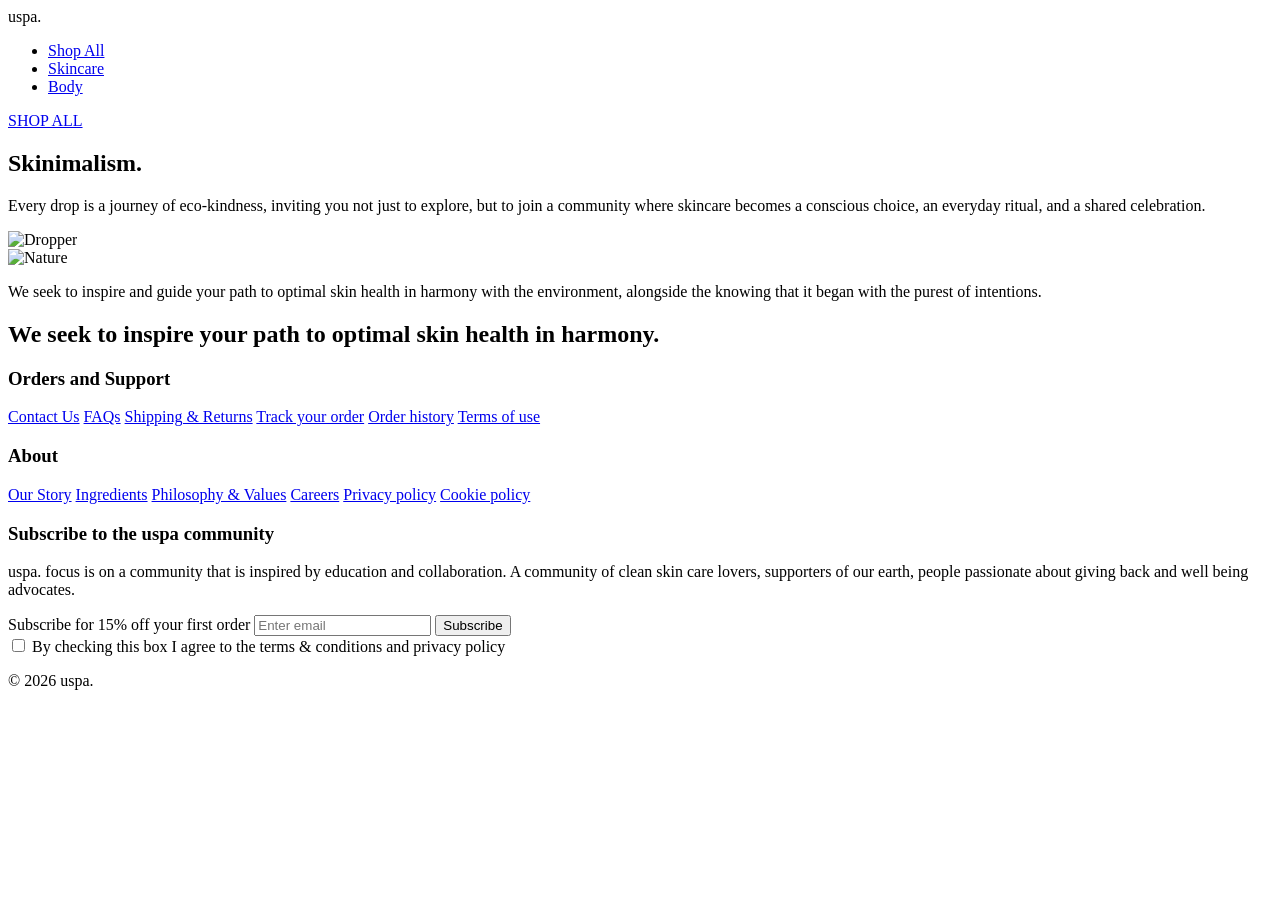
==== index.html @ 80dd3182 "Update home page and footer content" ====
<!DOCTYPE html>
<html lang="en">
<head>
    <meta charset="UTF-8">
    <meta name="viewport" content="width=device-width, initial-scale=1.0">
    <title>USPA Home</title>

    <!-- LINK TO CSS -->
    <link rel ="stylesheet" href="style.css"
</head>

<body>
    <!-- HERO SCTION -->
    <header class="hero">
        <nav class="navbar">
            <div class="logo">uspa.</div>

            <ul class="nav-links">
                <li><a href="shop-all.html">Shop All</a></li>
                <li><a href="skincare.html">Skincare</a></li>
                <li><a href="body.html">Body</a></li>
            </ul>
        </nav>
        <div class="hero-content">
            <a href="Shop-all.html" class="cta-btn">SHOP ALL</a>
        </div>
    </header>
    <!-- MAIN CONTENT -->
    <main>
        
        <section class="content-section">

            <div class="content-row">
                <div class="text-block">
                    <h2>Skinimalism.</h2>
                    <p>
                    Every drop is a journey of eco-kindness, inviting you not just to explore, but to join a community where skincare becomes a conscious choice, an everyday ritual, and a shared celebration.
                    </p>
                </div>

                <div class="image-block">
                    <img src="images/dropper.jpg" alt="Dropper">
                </div>
            </div>

            <div class="content-row">
                <div class="image-block">
                    <img src="images/nature.jpg" alt="Nature">
                </div>

                <div class="text-block">
                    <p class="center-text">
                        We seek to inspire and guide your path to optimal skin health in harmony with the environment, alongside the knowing that it began with the purest of intentions.
                    </p>
                </div>
            </div>

        </section>

    </main>

    <!-- FOOTER -->
    <footer>
        <h2 class="footer-heading">
            We seek to inspire your path to optimal skin health in harmony.
        </h2>

        <div class="footer-columns">

            <div class="footer-column">
                <h3>Orders and Support</h3>
                <a href="#">Contact Us</a>
                <a href="#">FAQs</a>
                <a href="#">Shipping & Returns</a>
                <a href="#">Track your order</a>
                <a href="#">Order history</a>
                <a href="#">Terms of use</a>
            </div>

            <div class="footer-column">
                <h3>About</h3>
                <a href="#">Our Story</a>
                <a href="#">Ingredients</a>
                <a href="#">Philosophy & Values</a>
                <a href="#">Careers</a>
                <a href="#">Privacy policy</a>
                <a href="#">Cookie policy</a>
            </div>

            <div class="footer-column newsletter">
                <h3>Subscribe to the uspa community</h3>

                <p class="subscribe-text">
                    uspa. focus is on a community that is inspired by education and collaboration. A community of clean skin care lovers, supporters of our earth, people passionate about giving back and well being advocates.
                </p>

                <form>
                    <label for="email">Subscribe for 15% off your first order</label>
                    <input type="email" id="email" placeholder="Enter email">
                    <button type="submit">Subscribe</button>

                    <div class="checkbox-group">
                        <input type="checkbox" id="terms">
                        <label for="terms">
                            By checking this box I agree to the terms & conditions and privacy policy
                        </label>
                    </div>
                </form>
            </div>

        </div>

        <p class="copyright">© 2026 uspa.</p>
    </footer>

</body>
</html>
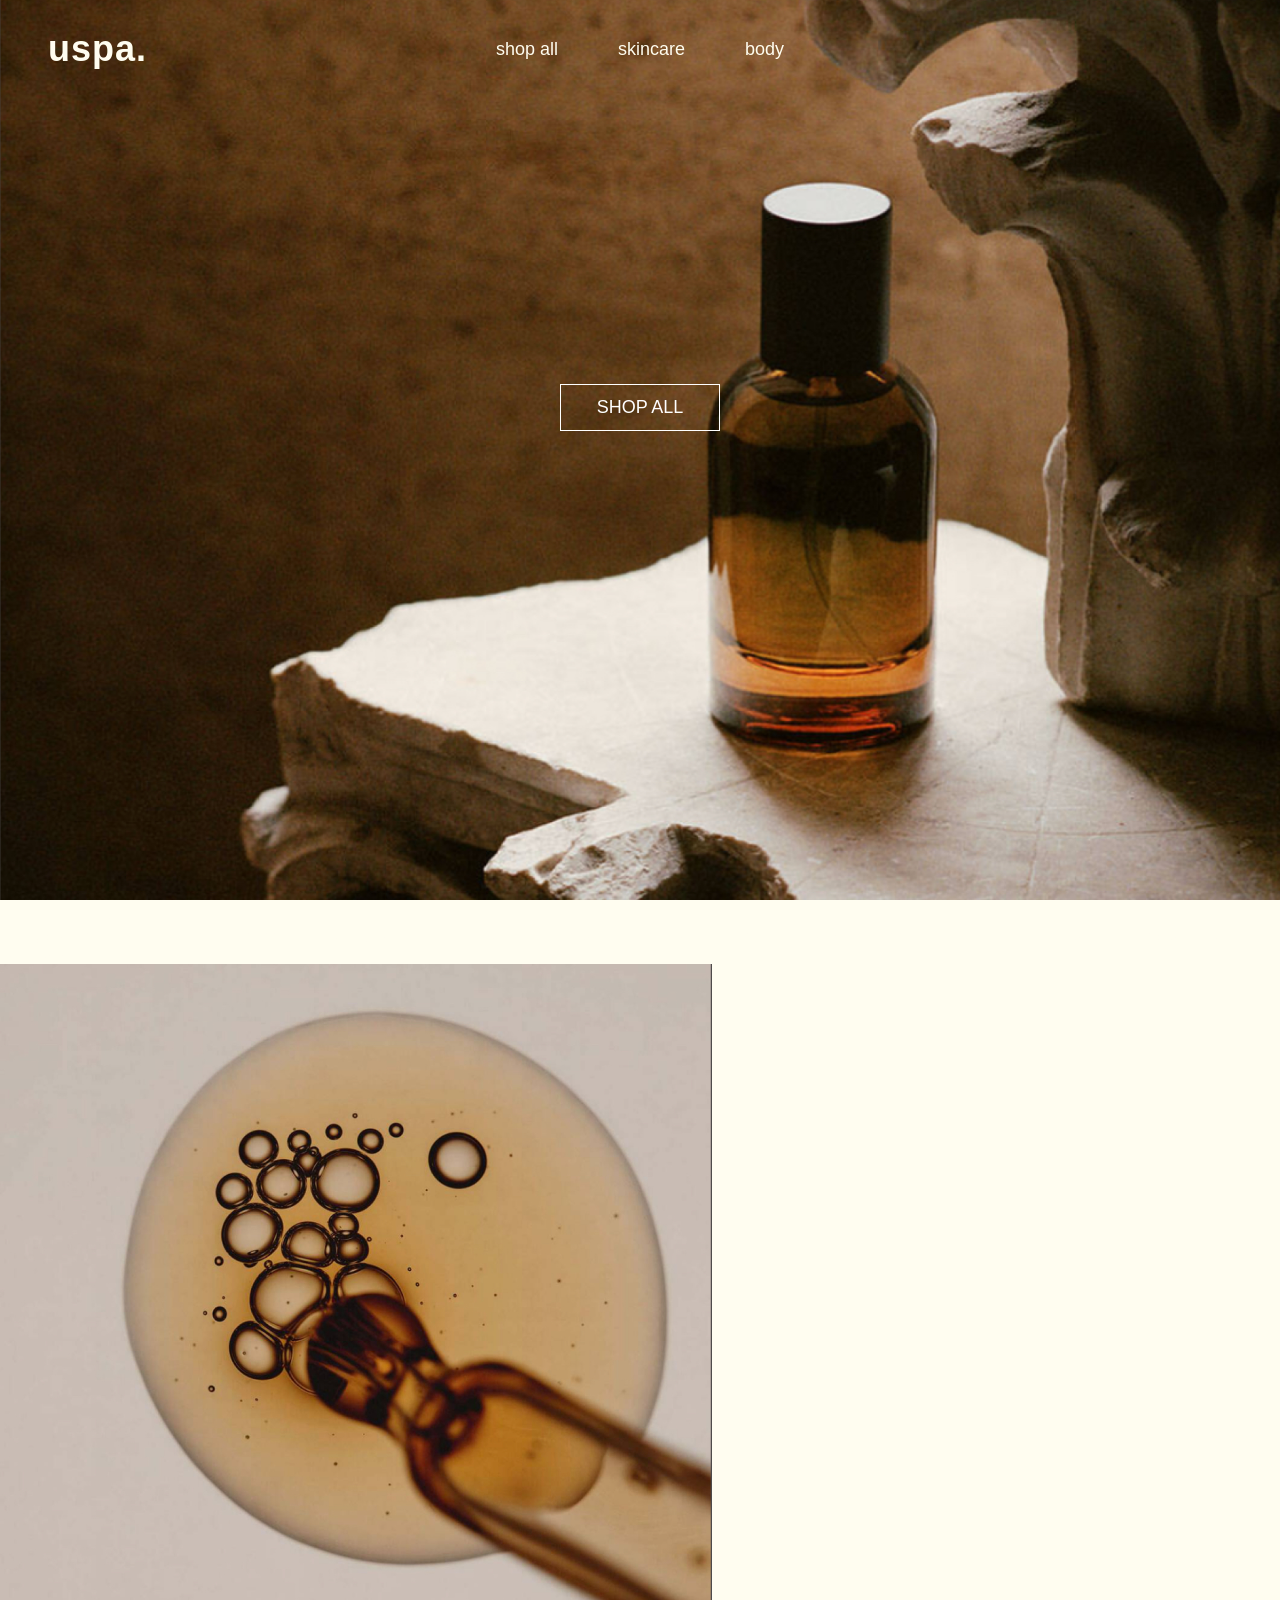
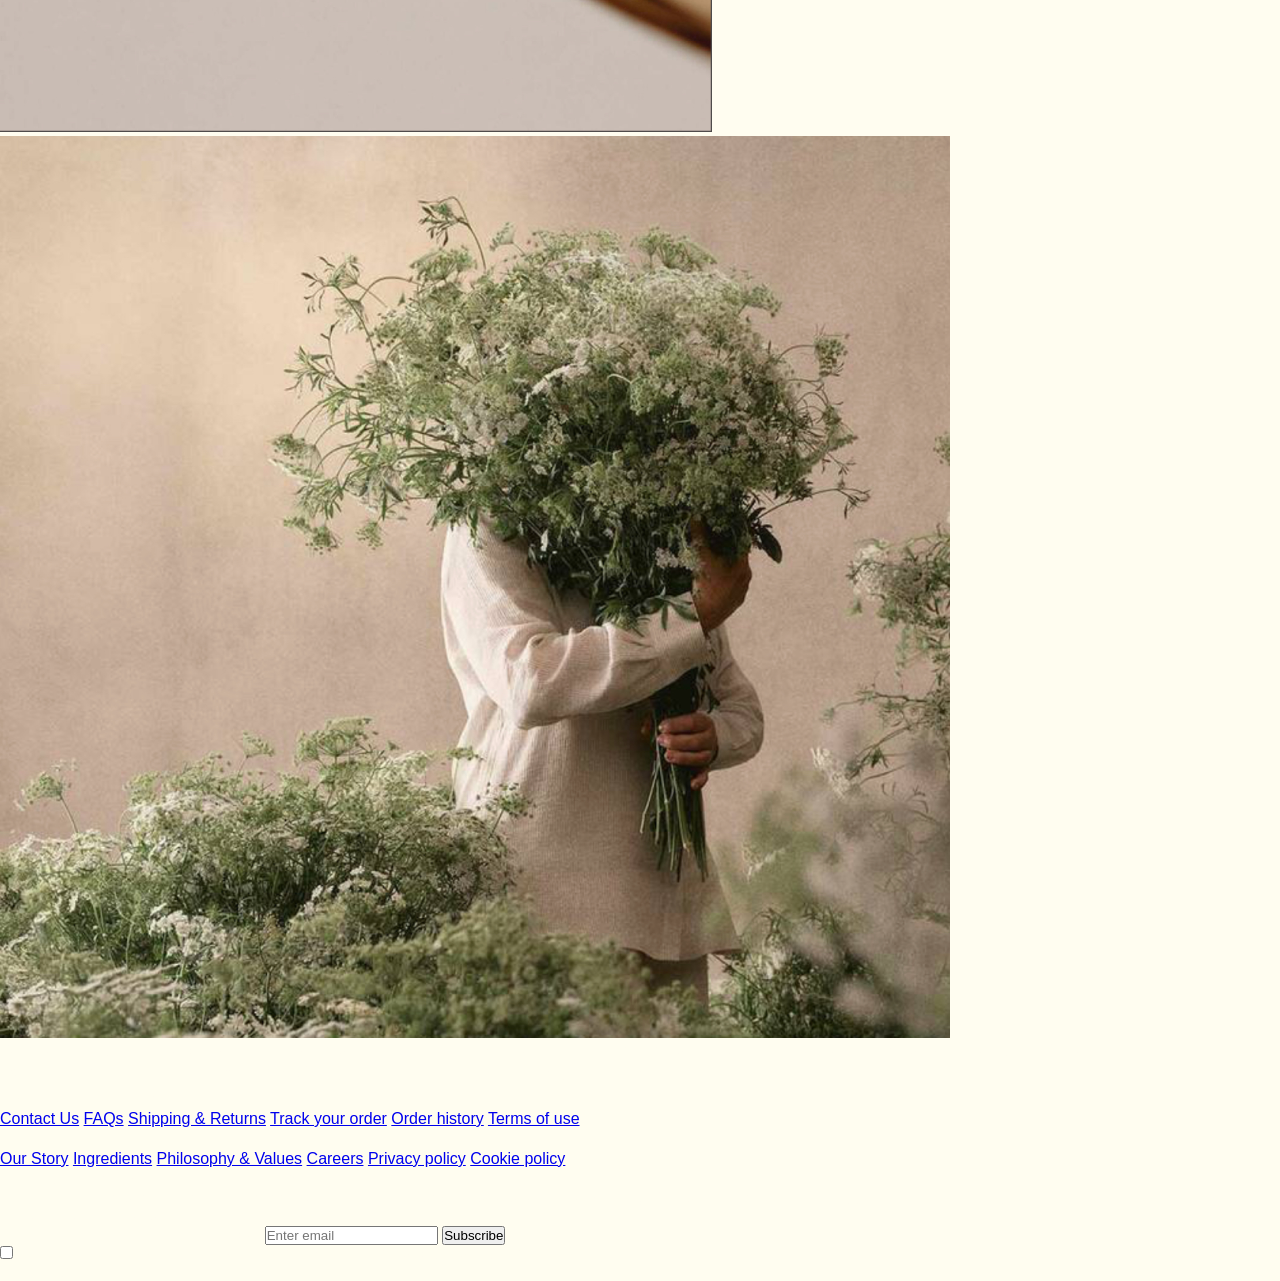
==== commit 9ee8a98c: "added css to hero section + navbar layout" ====
--- a/index.html
+++ b/index.html
@@ -6,14 +6,16 @@
     <title>USPA Home</title>
 
     <!-- LINK TO CSS -->
-    <link rel ="stylesheet" href="style.css"
+    <link rel ="stylesheet" href="style.css">
 </head>
 
 <body>
-    <!-- HERO SCTION -->
+    <!-- HERO SECTION -->
     <header class="hero">
         <nav class="navbar">
-            <div class="logo">uspa.</div>
+            <div class="logo">
+                <a href="index.html">uspa.</a>
+            </div>
 
             <ul class="nav-links">
                 <li><a href="shop-all.html">Shop All</a></li>
@@ -22,7 +24,7 @@
             </ul>
         </nav>
         <div class="hero-content">
-            <a href="Shop-all.html" class="cta-btn">SHOP ALL</a>
+            <a href="shop-all.html" class="cta-btn">SHOP ALL</a>
         </div>
     </header>
     <!-- MAIN CONTENT -->
--- a/style.css
+++ b/style.css
@@ -0,0 +1,82 @@
+* {
+    margin: 0;
+    padding: 0;
+    box-sizing: border-box;
+}
+
+body {
+    font-family: "Helvetica Neue", Helvetica, Arial, sans-serif;
+    background-color: #FFFDF0; 
+    color: #FFFDF0;
+    font-weight: 300; 
+} 
+
+/* HERO SECTION */
+.hero {
+    height: 100vh; /*full screen height */
+    background-image: url("images/hero.jpg");
+    background-size: cover; 
+    background-position: 50% 80%; 
+    position: relative; 
+    
+}
+
+.navbar {
+    position: absolute;
+    top:0;
+    left: 0;
+    width: 100%;
+    padding:28px 48px;
+    display: flex;
+    align-items: center;
+    justify-content: space-between;
+    z-index: 10;
+}
+
+.logo a {
+    color:#FFFDF0;
+    text-decoration: none;
+    font-size: 36px;
+    font-weight: 600;
+    letter-spacing: 1px;
+}
+
+
+.nav-links{
+    list-style: none;
+    display: flex;
+    gap: 60px;
+
+    position: absolute;
+    left: 50%;
+    transform: translateX(-50%)
+}
+
+.nav-links a {
+    color: #FFFDF0;
+    text-decoration: none;
+    font-size: 18px;
+    text-transform: lowercase;
+    font-weight: 300;
+}
+
+.hero-content {
+    height: calc(100% - 85px);
+    display: flex;
+    justify-content: center; 
+    align-items: center; 
+}
+
+.cta-btn {
+    color: white; 
+    text-decoration: none; 
+    border: 1px solid white;
+    padding: 12px 36px; 
+    font-size: 18px; 
+    font-weight: 300; 
+}
+
+.cta-btn:hover {
+    background-color: #FFFDF0;
+    color: #2F3C16;
+}
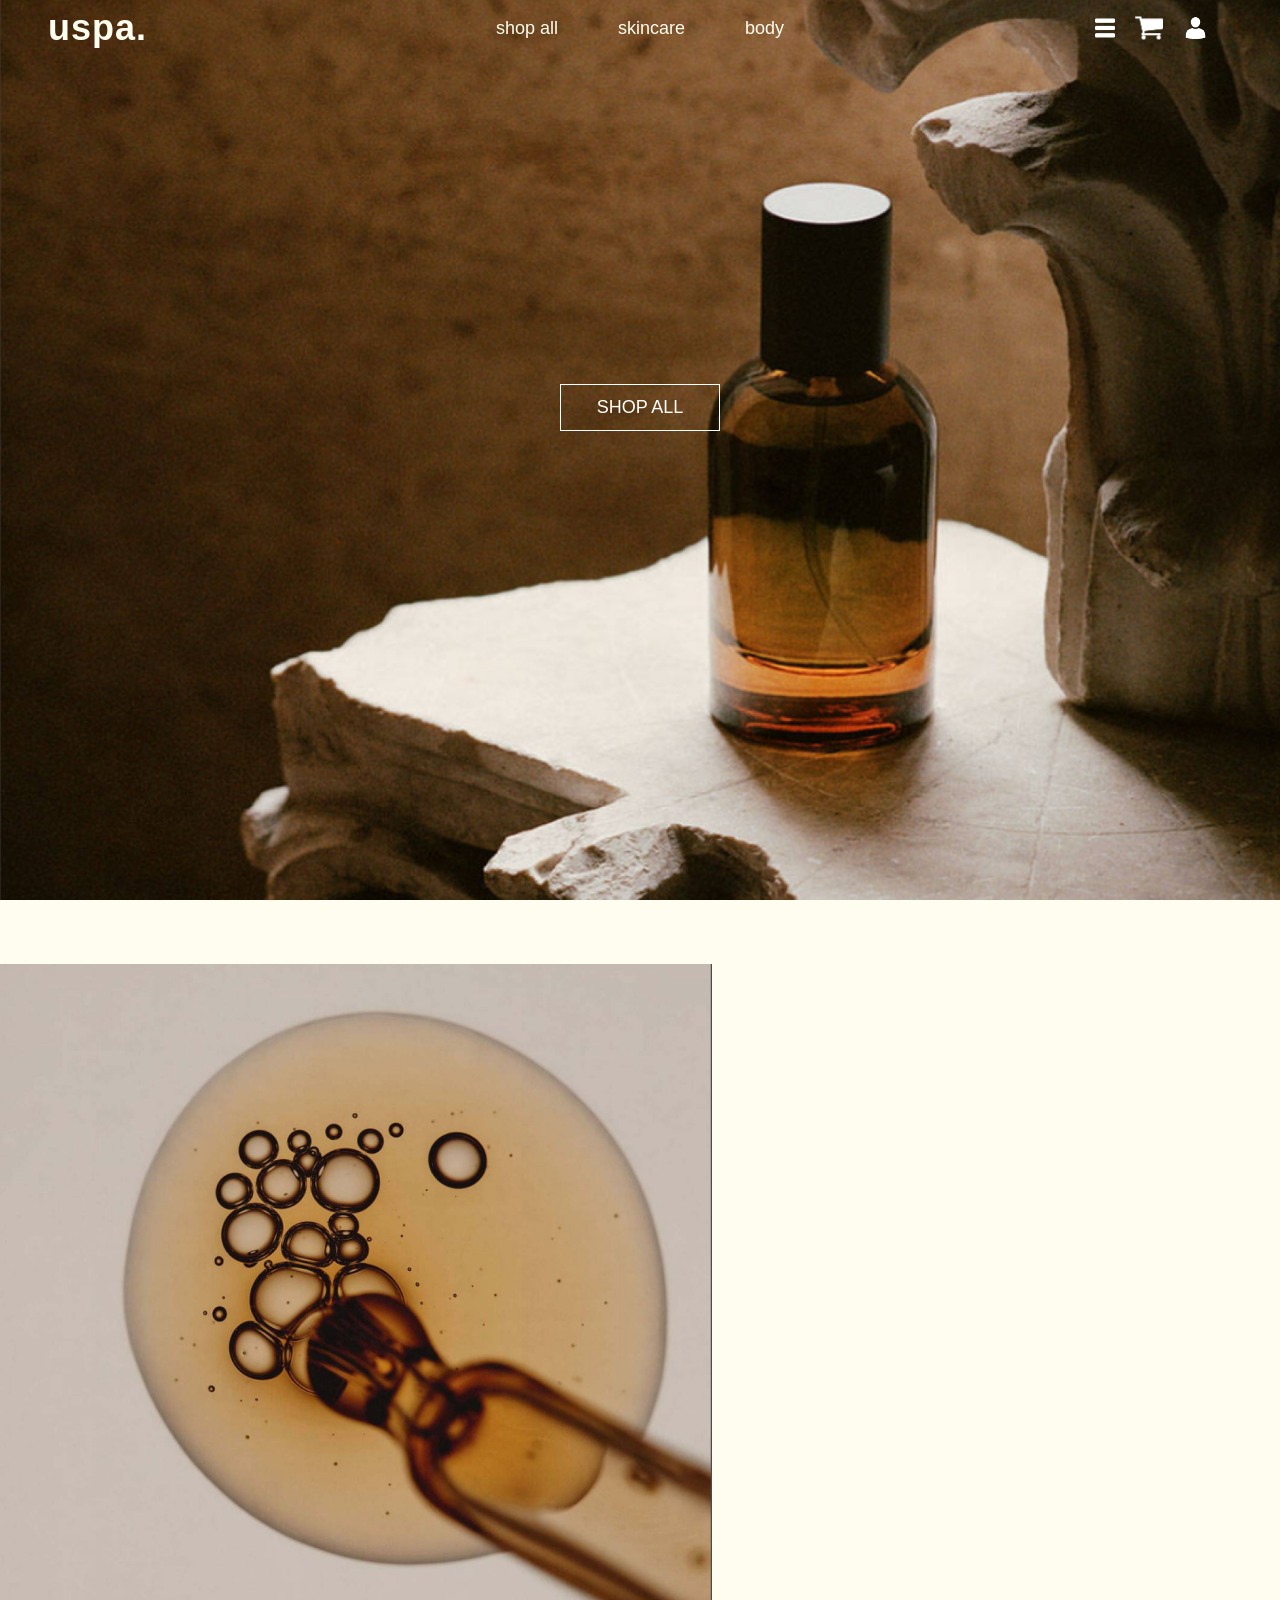
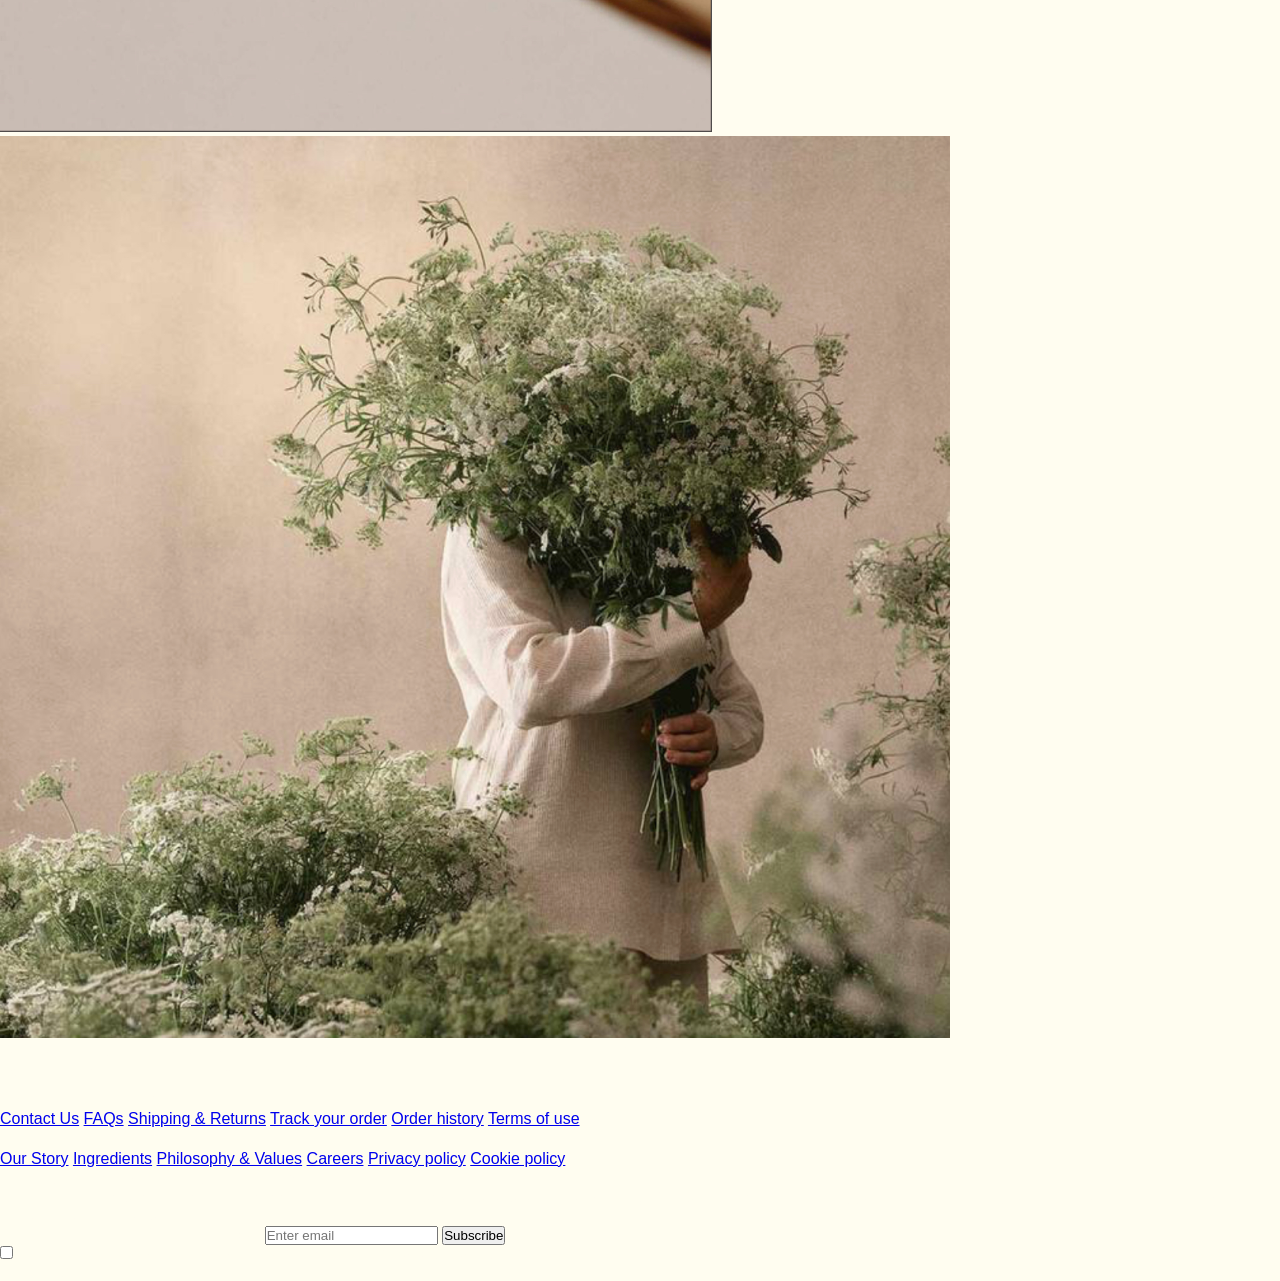
==== commit 32e8c38a: "Add navbar icons (menu, cart, profile), html + css" ====
--- a/index.html
+++ b/index.html
@@ -22,6 +22,11 @@
                 <li><a href="skincare.html">Skincare</a></li>
                 <li><a href="body.html">Body</a></li>
             </ul>
+            <div class="nav-icons">
+                <img src="images/menu.png" alt="Menu" class="nav-icon">
+                <img src="images/cart.png" alt="Cart" class="cart-icon"> 
+                <img src="images/profile.png" alt="Profile" class="profile-icon">
+            </div>
         </nav>
         <div class="hero-content">
             <a href="shop-all.html" class="cta-btn">SHOP ALL</a>
@@ -95,7 +100,7 @@
                 <p class="subscribe-text">
                     uspa. focus is on a community that is inspired by education and collaboration. A community of clean skin care lovers, supporters of our earth, people passionate about giving back and well being advocates.
                 </p>
-
+                
                 <form>
                     <label for="email">Subscribe for 15% off your first order</label>
                     <input type="email" id="email" placeholder="Enter email">
--- a/style.css
+++ b/style.css
@@ -33,6 +33,11 @@
     z-index: 10;
 }
 
+.logo {
+    position:absolute;
+    left: 48px;
+}
+
 .logo a {
     color:#FFFDF0;
     text-decoration: none;
@@ -60,6 +65,52 @@
     font-weight: 300;
 }
 
+.nav-links a:hover{
+    opacity: 0.6;
+}
+
+.nav-icons {
+
+    position: absolute;
+    right: 72px;
+    top: 50%;
+    transform: translateY(-50%);
+
+    display: flex;
+    align-items: center;
+    gap: 20px;
+}
+
+.nav-icon {
+    width: 20px;
+    cursor: pointer;
+}
+
+.nav-icon:hover {
+    opacity: 0.6;
+}
+
+.cart-icon {
+    width:28px;
+    height: auto;
+    cursor: pointer;
+}
+
+.cart-icon:hover{
+    opacity:0.6;
+}
+
+.profile-icon {
+    width:25px;
+    filter: invert(1);
+    height: auto;
+    cursor: pointer;
+}
+
+profile-icon:hover{
+    opacity: 0.6;
+}
+
 .hero-content {
     height: calc(100% - 85px);
     display: flex;
@@ -79,4 +130,5 @@
 .cta-btn:hover {
     background-color: #FFFDF0;
     color: #2F3C16;
-}+}
+
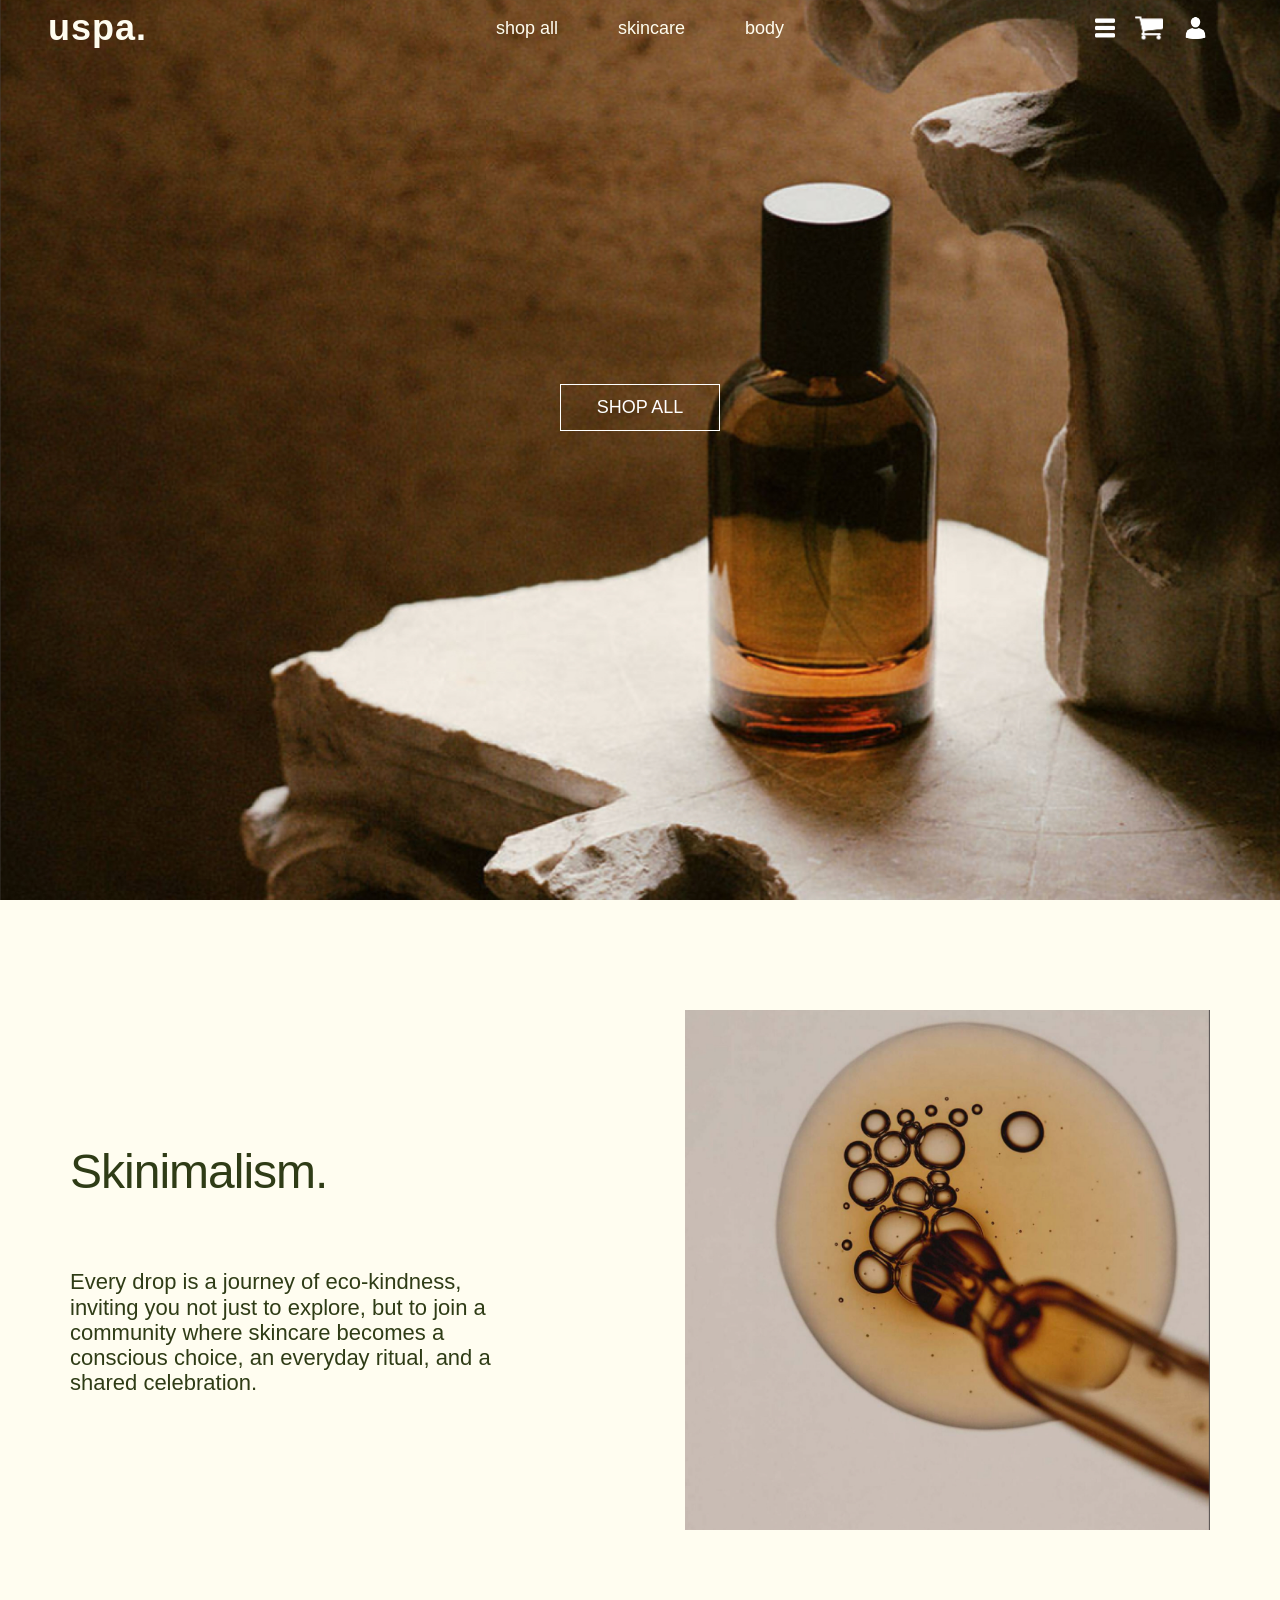
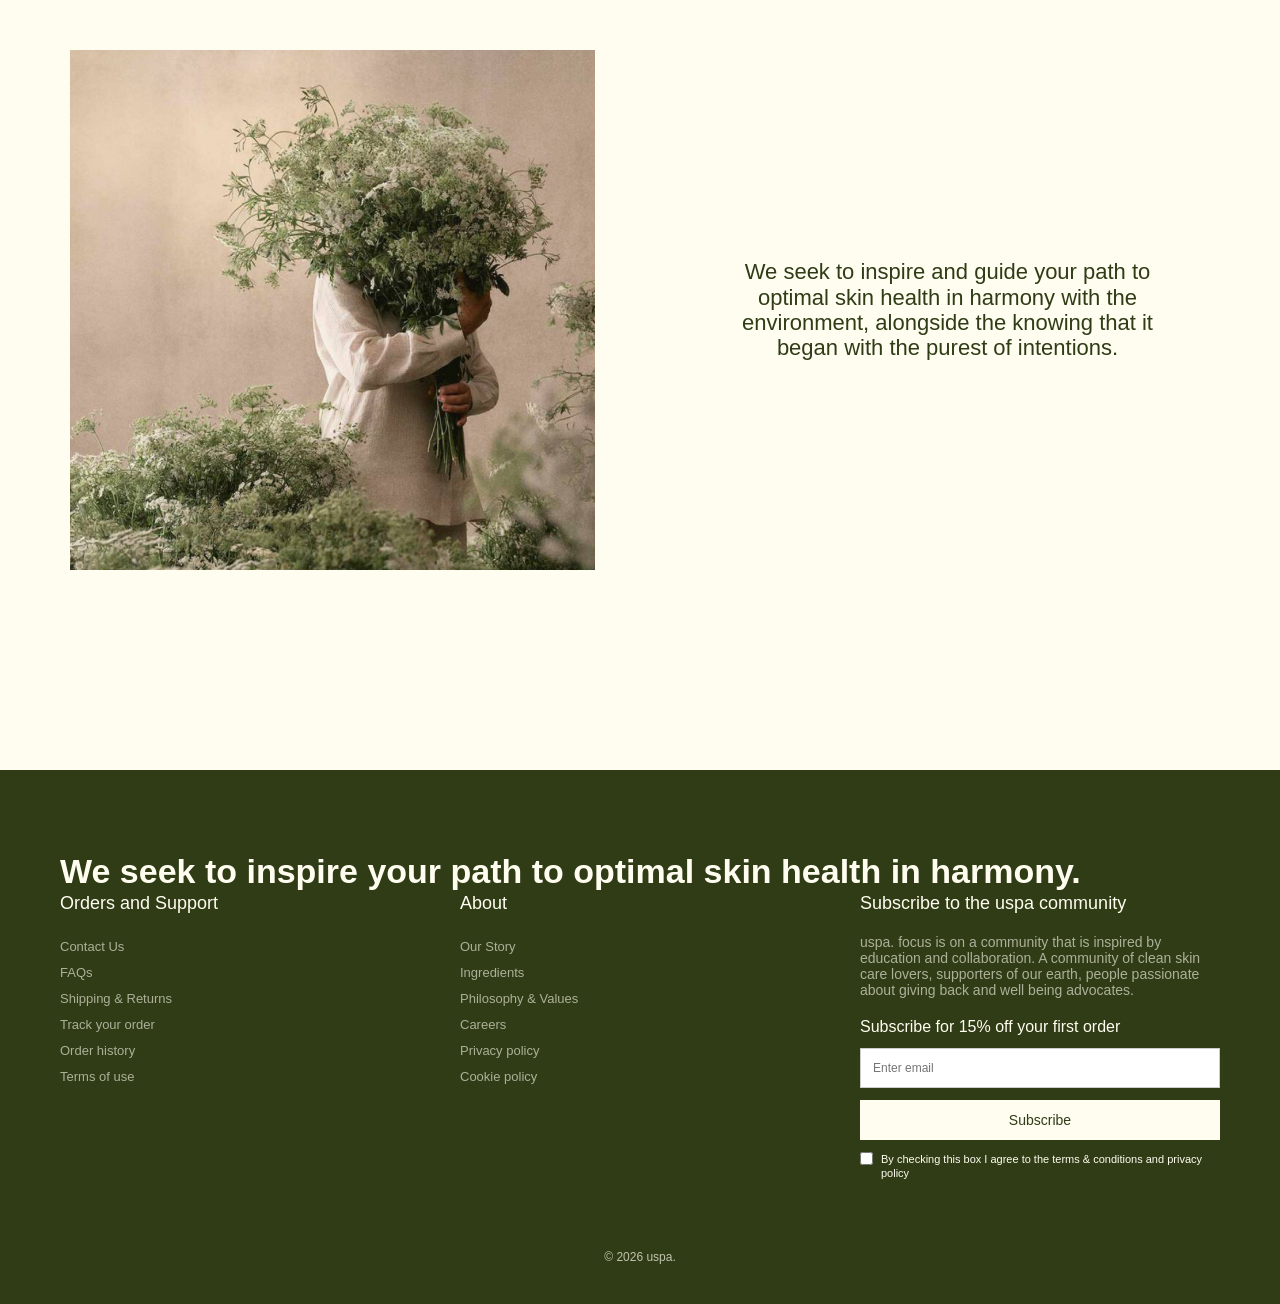
==== commit 01bbc2d4: "refactor HTML to use semantic tags" ====
--- a/index.html
+++ b/index.html
@@ -6,61 +6,61 @@
     <title>USPA Home</title>
 
     <!-- LINK TO CSS -->
-    <link rel ="stylesheet" href="style.css">
+    <link rel="stylesheet" href="style.css">
 </head>
 
 <body>
     <!-- HERO SECTION -->
     <header class="hero">
         <nav class="navbar">
-            <div class="logo">
+            <h1 class="logo">
                 <a href="index.html">uspa.</a>
-            </div>
+            </h1>
 
             <ul class="nav-links">
                 <li><a href="shop-all.html">Shop All</a></li>
                 <li><a href="skincare.html">Skincare</a></li>
                 <li><a href="body.html">Body</a></li>
             </ul>
-            <div class="nav-icons">
+            <section class="nav-icons">
                 <img src="images/menu.png" alt="Menu" class="nav-icon">
                 <img src="images/cart.png" alt="Cart" class="cart-icon"> 
                 <img src="images/profile.png" alt="Profile" class="profile-icon">
-            </div>
+            </section>
         </nav>
-        <div class="hero-content">
+        <section class="hero-content">
             <a href="shop-all.html" class="cta-btn">SHOP ALL</a>
-        </div>
+        </section>
     </header>
     <!-- MAIN CONTENT -->
     <main>
         
         <section class="content-section">
 
-            <div class="content-row">
-                <div class="text-block">
+            <article class="content-row">
+                <section class="text-block">
                     <h2>Skinimalism.</h2>
                     <p>
                     Every drop is a journey of eco-kindness, inviting you not just to explore, but to join a community where skincare becomes a conscious choice, an everyday ritual, and a shared celebration.
                     </p>
-                </div>
+                </section>
 
-                <div class="image-block">
+                <figure class="image-block">
                     <img src="images/dropper.jpg" alt="Dropper">
-                </div>
-            </div>
+                </figure>
+            </article>
 
-            <div class="content-row">
-                <div class="image-block">
+            <article class="content-row">
+                <figure class="image-block">
                     <img src="images/nature.jpg" alt="Nature">
-                </div>
+                </figure>
 
-                <div class="text-block">
+                <section class="text-block">
                     <p class="center-text">
                         We seek to inspire and guide your path to optimal skin health in harmony with the environment, alongside the knowing that it began with the purest of intentions.
                     </p>
-                </div>
-            </div>
+                </section>
+            </article>
 
         </section>
 
@@ -72,9 +72,9 @@
             We seek to inspire your path to optimal skin health in harmony.
         </h2>
 
-        <div class="footer-columns">
+        <nav class="footer-columns">
 
-            <div class="footer-column">
+            <section class="footer-column">
                 <h3>Orders and Support</h3>
                 <a href="#">Contact Us</a>
                 <a href="#">FAQs</a>
@@ -82,9 +82,9 @@
                 <a href="#">Track your order</a>
                 <a href="#">Order history</a>
                 <a href="#">Terms of use</a>
-            </div>
+            </section>
 
-            <div class="footer-column">
+            <section class="footer-column">
                 <h3>About</h3>
                 <a href="#">Our Story</a>
                 <a href="#">Ingredients</a>
@@ -92,9 +92,9 @@
                 <a href="#">Careers</a>
                 <a href="#">Privacy policy</a>
                 <a href="#">Cookie policy</a>
-            </div>
+            </section>
 
-            <div class="footer-column newsletter">
+            <section class="footer-column newsletter">
                 <h3>Subscribe to the uspa community</h3>
 
                 <p class="subscribe-text">
@@ -106,16 +106,16 @@
                     <input type="email" id="email" placeholder="Enter email">
                     <button type="submit">Subscribe</button>
 
-                    <div class="checkbox-group">
+                    <label class="checkbox-group">
                         <input type="checkbox" id="terms">
                         <label for="terms">
                             By checking this box I agree to the terms & conditions and privacy policy
                         </label>
-                    </div>
+                    </label>
                 </form>
-            </div>
+            </section>
 
-        </div>
+        </nav>
 
         <p class="copyright">© 2026 uspa.</p>
     </footer>
--- a/style.css
+++ b/style.css
@@ -107,7 +107,7 @@
     cursor: pointer;
 }
 
-profile-icon:hover{
+.profile-icon:hover{
     opacity: 0.6;
 }
 
@@ -132,3 +132,157 @@
     color: #2F3C16;
 }
 
+
+/* MAIN CONTENT */
+main {
+    background-color: #FFFDF0;
+    color: #2F3C16;
+}
+
+.content-section {
+    padding: 110px 70px 80px;
+}
+
+.content-row {
+    display: flex;
+    align-items: center;
+    justify-content: space-between;
+    gap: 90px;
+    margin-bottom: 120px;
+}
+
+.content-row + .content-row {
+    margin-top: 100px;
+}
+
+.text-block,
+.image-block {
+    flex: 1;
+}
+
+.text-block h2 {
+    font-size: 48px;
+    font-weight: 400;
+    letter-spacing: -1px;
+    margin-bottom: 70px;
+    color: #2F3C16;
+}
+
+.text-block p {
+    max-width: 460px;
+    font-size: 22px;
+    line-height: 1.15;
+    font-weight: 300;
+    color: #2F3C16;
+}
+
+.image-block img {
+    width: 100%;
+    height: 520px;
+    object-fit: cover;
+    display: block;
+}
+
+.center-text {
+    max-width: 470px;
+    margin: 0 auto;
+    text-align: center;
+    font-size: 22px;
+    line-height: 1.15;
+    color: #2F3C16;
+}
+
+/* FOOTER */
+footer {
+    background-color: #2F3C16;
+    color: #FFFDF0;
+    padding: 80px 60px 40px;
+}
+
+.footer-heading {
+    font-size: 34px;
+    line-height: 1.25;
+}
+.footer-column {
+    flex: 1;
+    max-width: 220px;
+}
+
+.footer-columns {
+    display: flex;
+    justify-content: space-between;
+    gap: 120px;
+}
+
+.footer-column h3 {
+    font-size: 18px;
+    font-weight: 500;
+    margin-bottom: 20px;
+}
+
+.footer-column a {
+    display: block;   /* THIS fixes your issue */
+    color: #FFFDF0;
+    text-decoration: none;
+    font-size: 13px;
+    line-height: 2;
+    opacity: 0.6;
+}
+
+.footer-column a:hover {
+    opacity: 0.6;
+}
+
+/* subscription text */
+.subscribe-text {
+    font-size: 14px;
+    margin-bottom: 20px;
+    opacity: 0.6;
+}
+
+/* form styling */
+form {
+    display: flex;
+    flex-direction: column;
+    gap: 12px;
+}
+
+/* email input styling */ 
+
+input[type="email"] {
+    padding: 12px;
+    border: 1px solid #ccc;
+    font-size: 12px;
+}
+
+button {
+    padding: 12px;
+    background-color: #FFFDF0;
+    color: #2F3C16;
+    border: none;
+    font-size: 14px;
+    cursor: pointer;
+}
+
+button:hover {
+    opacity: 0.6;
+}
+
+.checkbox-group {
+    display: flex;
+    gap: 8px;
+    align-items: flex-start; 
+    font-size: 11px;
+    line-height: 1.3;
+}
+
+.copyright {
+    margin-top: 70px;
+    font-size: 12px;
+    opacity: 0.7;
+    text-align: center;
+}
+
+.newsletter {
+    max-width: 360px;
+}
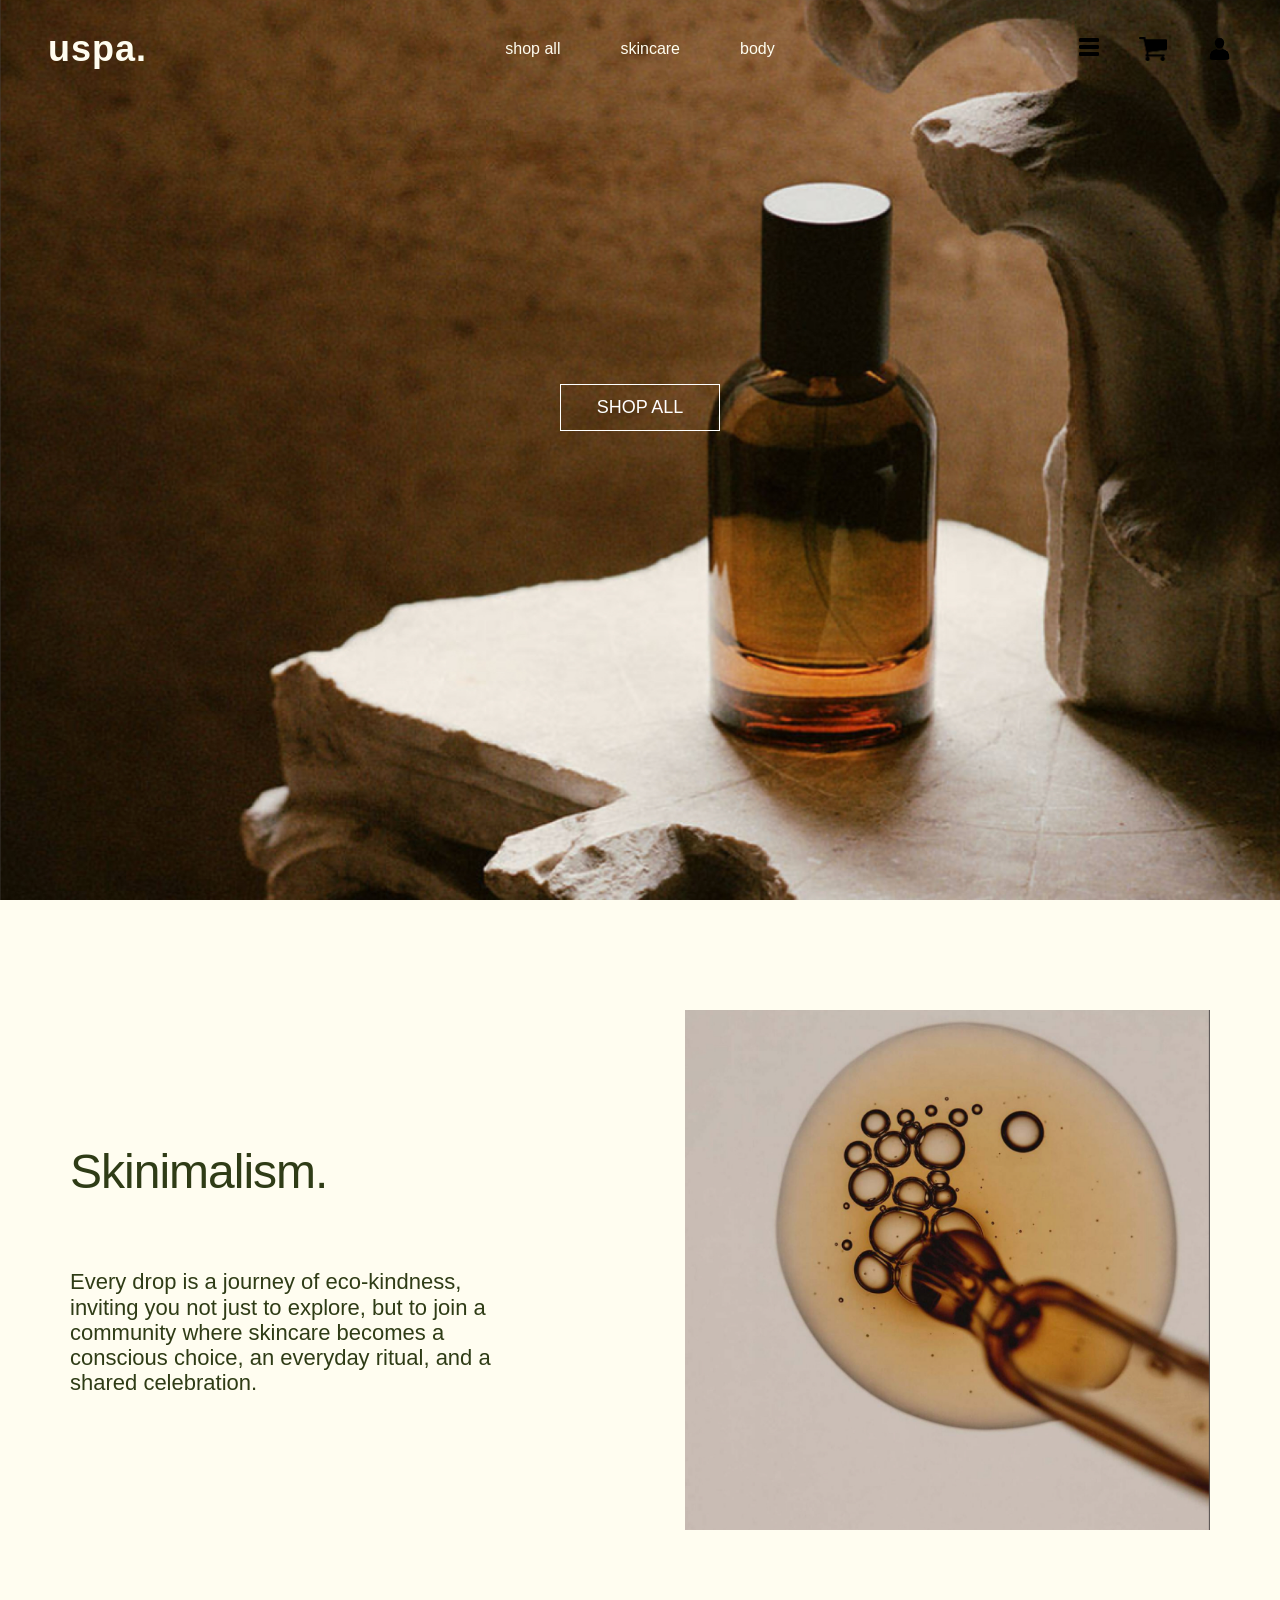
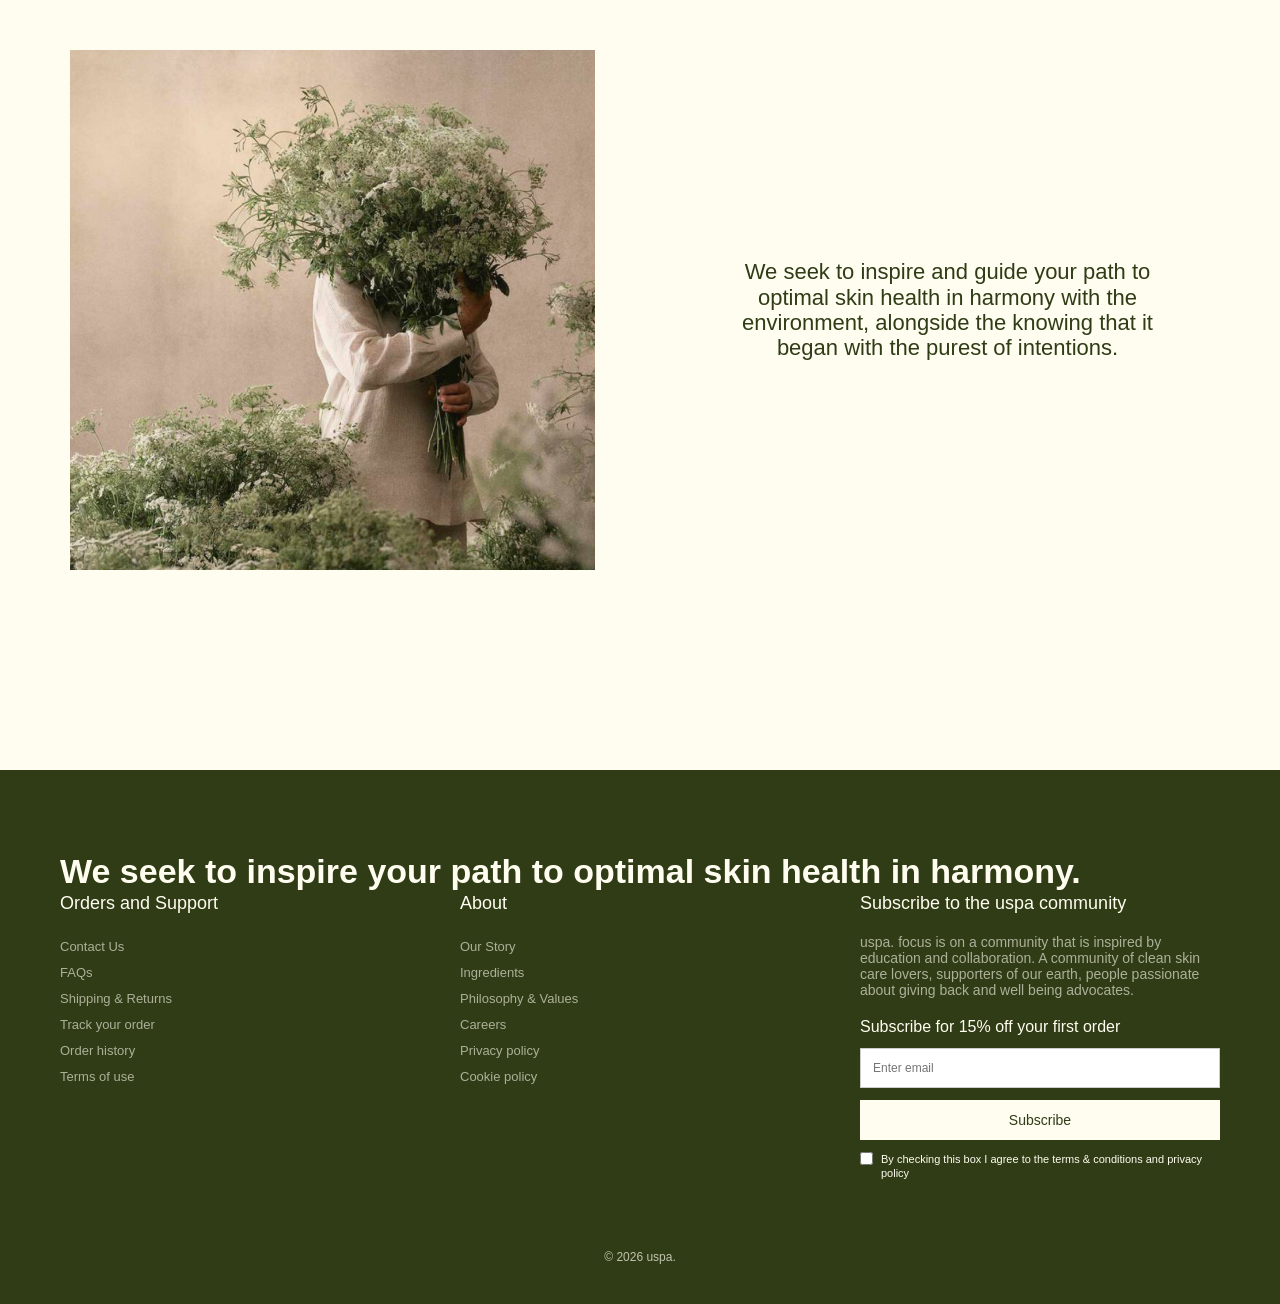
==== commit c77f617f: "add script.js and refine layout, styling and product card" ====
--- a/index.html
+++ b/index.html
@@ -22,11 +22,11 @@
                 <li><a href="skincare.html">Skincare</a></li>
                 <li><a href="body.html">Body</a></li>
             </ul>
-            <section class="nav-icons">
-                <img src="images/menu.png" alt="Menu" class="nav-icon">
-                <img src="images/cart.png" alt="Cart" class="cart-icon"> 
-                <img src="images/profile.png" alt="Profile" class="profile-icon">
-            </section>
+            <ul class="nav-icons">
+                <li><img src="images/menu.png" alt="Menu" class="nav-icon"></li>
+                <li></li><img src="images/cart.png" alt="Cart" class="cart-icon"></li> 
+                <li></li><img src="images/profile.png" alt="Profile" class="profile-icon"></li>
+            </ul>
         </nav>
         <section class="hero-content">
             <a href="shop-all.html" class="cta-btn">SHOP ALL</a>
@@ -119,6 +119,8 @@
 
         <p class="copyright">© 2026 uspa.</p>
     </footer>
+    
+<script src="script.js"></script>
+</body>
 
-</body>
 </html>
--- a/style.css
+++ b/style.css
@@ -22,20 +22,26 @@
 }
 
 .navbar {
-    position: absolute;
-    top:0;
-    left: 0;
     width: 100%;
     padding:28px 48px;
-    display: flex;
+    display: grid;
+    grid-template-columns: 1fr auto 1fr;
     align-items: center;
-    justify-content: space-between;
     z-index: 10;
 }
 
+.hero .navbar {
+    position: absolute;
+    top: 0;
+    left: 0;
+}
+
+.site-header .navbar {
+    position: relative;
+}
+
 .logo {
-    position:absolute;
-    left: 48px;
+    justify-self: start;
 }
 
 .logo a {
@@ -51,16 +57,13 @@
     list-style: none;
     display: flex;
     gap: 60px;
-
-    position: absolute;
-    left: 50%;
-    transform: translateX(-50%)
+    justify-self: center;
 }
 
 .nav-links a {
     color: #FFFDF0;
     text-decoration: none;
-    font-size: 18px;
+    font-size: 1rem;
     text-transform: lowercase;
     font-weight: 300;
 }
@@ -70,18 +73,16 @@
 }
 
 .nav-icons {
-
-    position: absolute;
-    right: 72px;
-    top: 50%;
-    transform: translateY(-50%);
-
+    list-style: none;
     display: flex;
     align-items: center;
+    display: flex;
     gap: 20px;
+    justify-self: end;
 }
 
 .nav-icon {
+    filter: invert(1);
     width: 20px;
     cursor: pointer;
 }
@@ -91,6 +92,7 @@
 }
 
 .cart-icon {
+    filter: invert(1);
     width:28px;
     height: auto;
     cursor: pointer;
@@ -102,7 +104,6 @@
 
 .profile-icon {
     width:25px;
-    filter: invert(1);
     height: auto;
     cursor: pointer;
 }
@@ -161,7 +162,7 @@
 }
 
 .text-block h2 {
-    font-size: 48px;
+    font-size: clamp(28px, 4vw, 48px);
     font-weight: 400;
     letter-spacing: -1px;
     margin-bottom: 70px;
@@ -170,7 +171,7 @@
 
 .text-block p {
     max-width: 460px;
-    font-size: 22px;
+    font-size: clamp(16px, 2vw, 22px);
     line-height: 1.15;
     font-weight: 300;
     color: #2F3C16;
@@ -286,3 +287,206 @@
 .newsletter {
     max-width: 360px;
 }
+
+/* SHOP ALL */ 
+
+.shop-hero {
+    height: 460px;
+    background-image: url("images/shop-hero.jpg");
+    background-size: cover;
+    background-position: center;
+    display: flex;
+    align-items: center;
+    justify-content: center;
+    color: #FFFDF0;
+    font-size: font-size: clamp(18px, 2.5vw, 28px);
+    text-align: center;
+}
+
+.shop-layout {
+    display:grid;
+    grid-template-columns: 220px 1fr;
+    gap: 40px;
+    padding: 80px 50px;
+}
+
+.site-header {
+    height: 70px;
+    background-color: #FFFDF0;
+}
+
+.site-header .navbar {
+    position: relative;
+    padding: 20px 48px;
+}
+
+.site-header .logo a,
+.site-header .nav-links a {
+    color: #2F3C16;
+}
+
+.site-header .profile-icon {
+    filter: none;
+}
+
+.filters h2{
+    font-size: 14px;
+    font-weight: 400;
+    margin-bottom: 10px;
+}
+
+.filters details{
+    border-top: 1px solid #2F3C16;
+    padding: 8px 0;
+}
+
+.filters summary {
+    font-size: 14px;
+    font-weight: 400;
+    list-style: none;
+    cursor: pointer;
+}
+
+.filters summary::-webkit-details-marker {
+    display: none;
+}
+
+.filters summary::after {
+    content:"⌄";
+    float: right;
+}
+
+.filters {
+    width: 220px;
+}
+
+.products {
+    display: grid;
+    grid-template-columns: repeat(auto-fit, minmax(180px,1fr));
+    gap: 48px 32px;
+}
+
+.product-card {
+    display: grid;
+    grid-template-rows: auto 4.5rem auto auto;
+}
+
+.product-card img {
+    width:100%;
+    aspect-ratio: 1/1;
+    object-fit: cover;
+    display: block;
+    border-radius: 10px;
+}
+
+.product-card h3 {
+    font-size: 0.95rem;
+    margin-top: 16px;
+    min-height: 4rem;
+    line-height: 1.2;
+    margin-bottom: 0.6rem;
+}
+
+.product-card p {
+    width: 100%;
+    padding: 12px 0;
+    font-size: 0.85rem;
+    font-weight: 500;
+}
+
+
+
+.product-card button {
+    background-color: #263713;
+    color: white;
+    border: none;
+    padding: 6px 14px;
+    font-size: 11px;
+    align-self: start;
+}
+
+.mobile-filter-btn {
+    display: none;
+}
+
+@media (max-width: 768px) {
+    .mobile-filter-btn {
+        display: block;
+        margin-bottom: 2rem;
+        background: none;
+        color: #2F3C16;
+        padding: 0;
+        font-size: 1rem;
+    }
+}
+
+@media (max-width:768px) {
+    .shop-layout {
+        display: block;
+    }
+
+    .filters {
+        display:none;
+    }
+
+    .products {
+        grid-template-columns: repeat(2, 1fr)
+    }
+}
+
+@media (max-width: 768px) {
+    .navbar {
+        display: flex;
+        padding: 18px 24px;
+        justify-content: space-between;
+    }
+  
+    .logo {
+        position: static;
+    }
+  
+  
+    .nav-links {
+        display: flex;
+        gap: 24px;
+        font-size: 14px;
+        justify-content: center;
+    }
+  
+    .nav-icons {
+        display: flex;
+        gap: 16px;
+        justify-content: center;
+    }
+
+  }
+
+  @media (max-width: 768px) {
+    footer {
+        padding: 50px 24px 30px;
+    }
+
+    .footer-heading {
+        font-size: 24px;
+        margin-bottom: 40px;
+    }
+
+    .footer-columns {
+        flex-direction: column;
+        gap: 36px;
+    }
+
+    .footer-column,
+    .newsletter {
+        max-width: 100%;
+    }
+
+    .footer-column h3 {
+        font-size: 16px;
+    }
+
+    .footer-column a,
+    .subscribe-text {
+        font-size: 13px;
+    }
+}
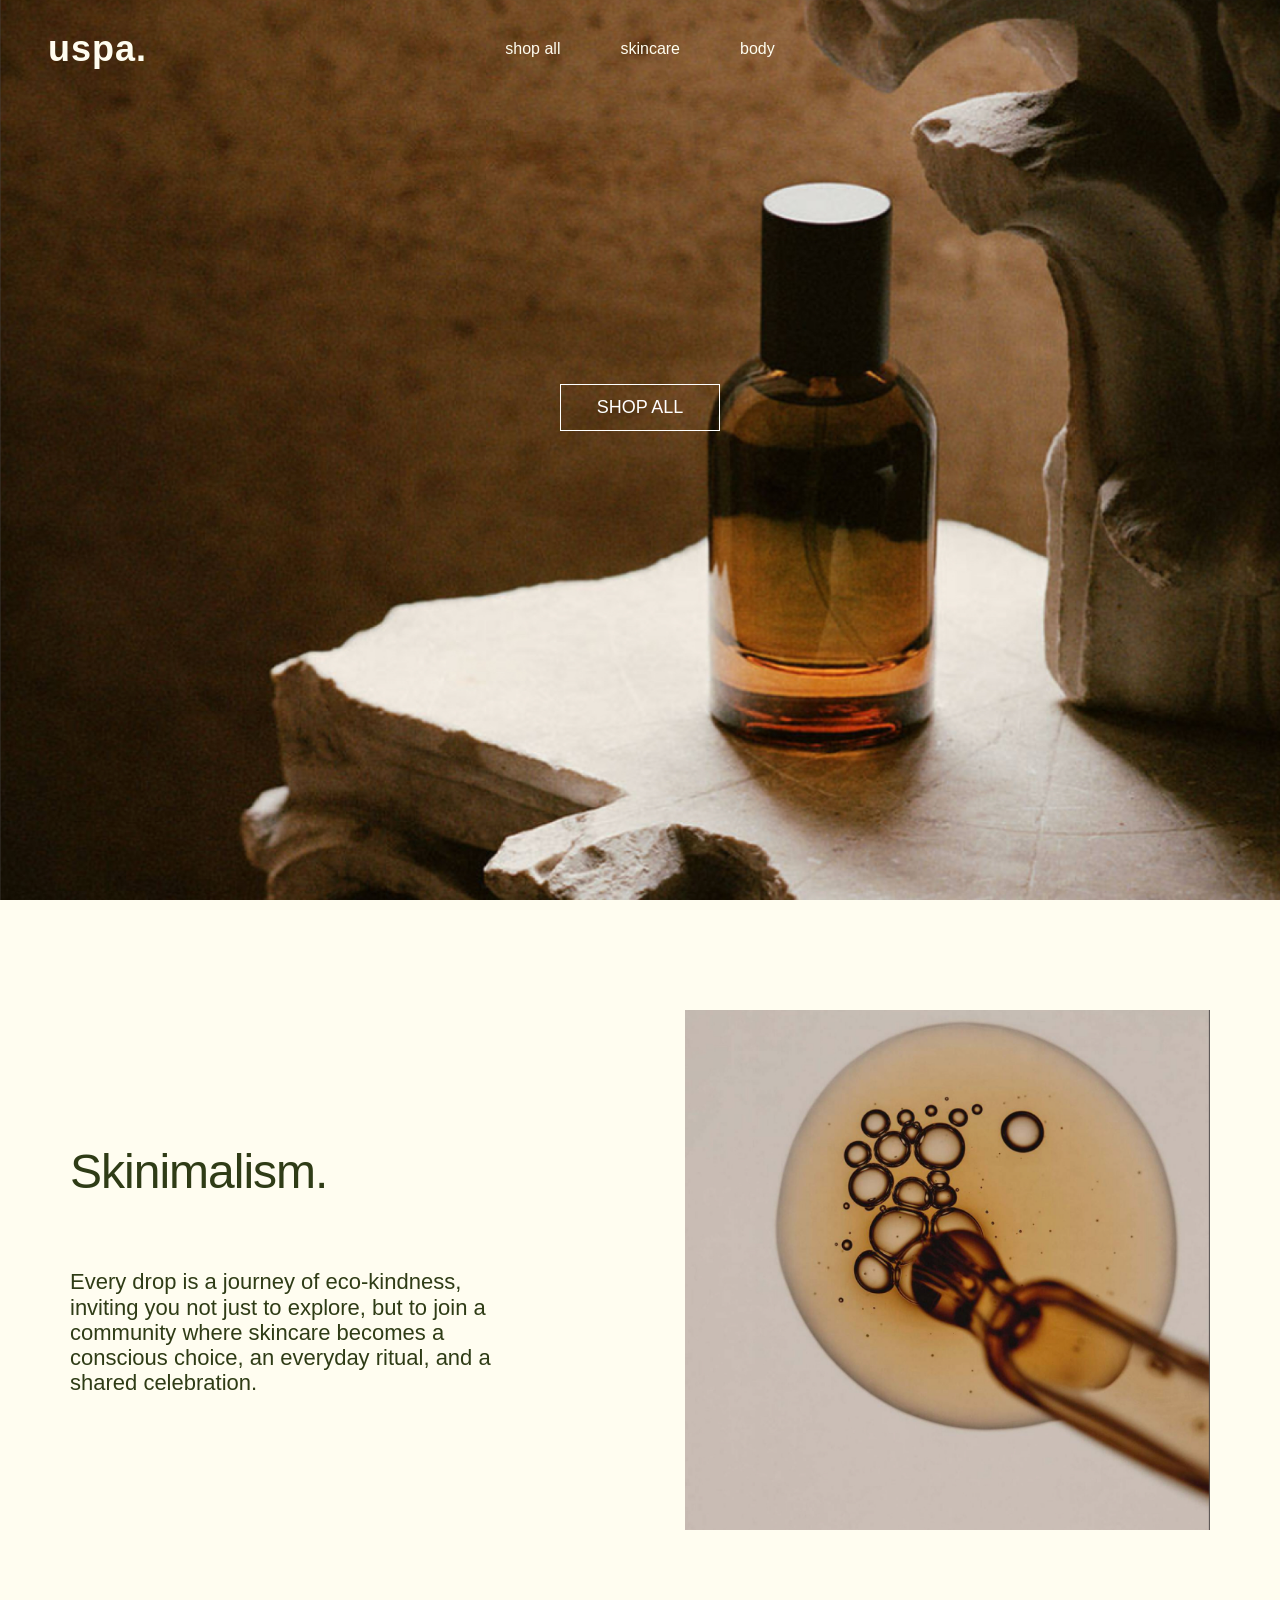
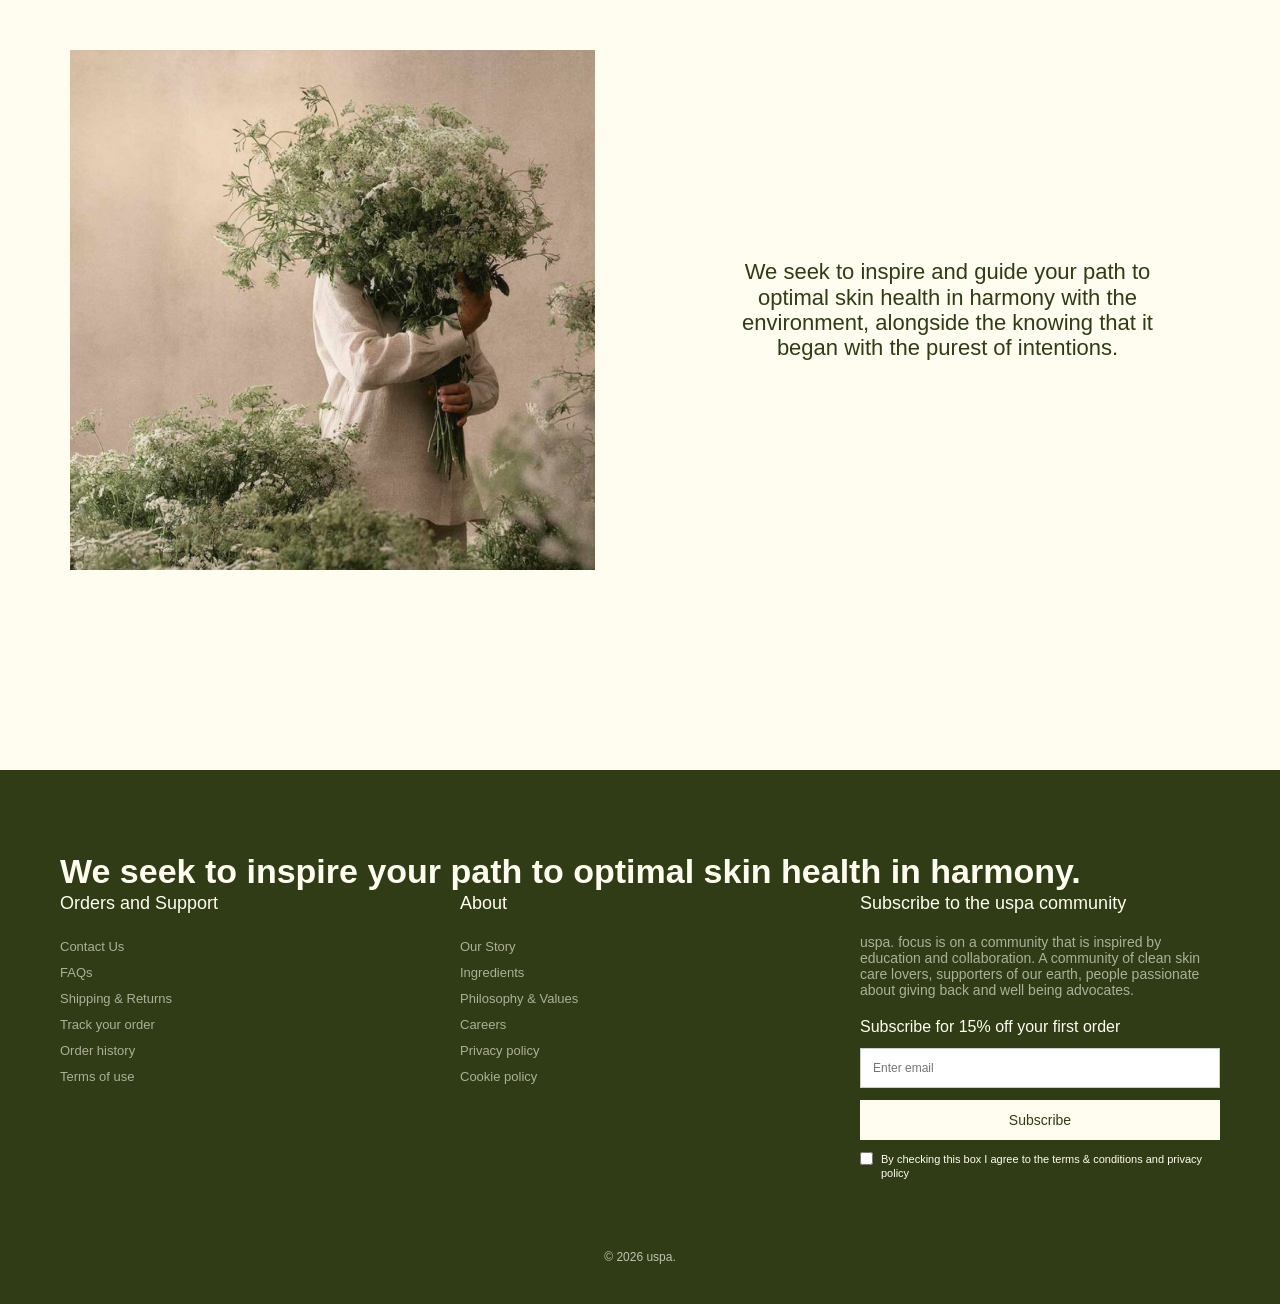
==== commit 699b3fb5: "added product filter and filter js, and age defying elixir page" ====
--- a/index.html
+++ b/index.html
@@ -21,11 +21,6 @@
                 <li><a href="shop-all.html">Shop All</a></li>
                 <li><a href="skincare.html">Skincare</a></li>
                 <li><a href="body.html">Body</a></li>
-            </ul>
-            <ul class="nav-icons">
-                <li><img src="images/menu.png" alt="Menu" class="nav-icon"></li>
-                <li></li><img src="images/cart.png" alt="Cart" class="cart-icon"></li> 
-                <li></li><img src="images/profile.png" alt="Profile" class="profile-icon"></li>
             </ul>
         </nav>
         <section class="hero-content">
@@ -119,8 +114,8 @@
 
         <p class="copyright">© 2026 uspa.</p>
     </footer>
-    
-<script src="script.js"></script>
+
+    <script src="script.js"></script>
 </body>
 
 </html>
--- a/style.css
+++ b/style.css
@@ -299,8 +299,45 @@
     align-items: center;
     justify-content: center;
     color: #FFFDF0;
-    font-size: font-size: clamp(18px, 2.5vw, 28px);
+    font-size: clamp(18px, 2.5vw, 28px);
     text-align: center;
+}
+
+
+.filters details {
+    border-top: 1px solid #2F3C16;
+    padding: 1rem 0;
+}
+
+.filters details:last-of-type {
+    border-bottom: 1px solid #2F3C16
+}
+
+.filters summary {
+    display: flex;
+    justify-content: space-between;
+    align-items: center;
+    list-style: none;
+    cursor: pointer;
+}
+
+.filters summary::-webkit-details-marker {
+    display:none;
+}
+
+.filters summary::after {
+    content: "⌄"; 
+}
+
+.filters details[open] summary::after {
+    content: "⌃";
+}
+
+.filters label {
+    display: block;
+    margin-top: 0.7rem;
+    font-size: 0.9rem;
+    color:#2F3C16
 }
 
 .shop-layout {
@@ -362,13 +399,49 @@
 
 .products {
     display: grid;
-    grid-template-columns: repeat(auto-fit, minmax(180px,1fr));
-    gap: 48px 32px;
+    grid-template-columns: repeat(auto-fit, minmax(clamp(8rem, 18vw, 16rem), 1fr));
+    gap: 3rem 2rem;
+    justify-content: start;
 }
 
 .product-card {
-    display: grid;
-    grid-template-rows: auto 4.5rem auto auto;
+    max-width: 16rem;
+}
+
+
+.product-card a {
+    display: flex;
+    flex-direction: column;
+    text-decoration: none;
+    color: inherit;
+}
+
+.product-card h3 {
+    min-height: 4rem;
+}
+
+.product-bottom {
+    display: flex;
+    justify-content: space-between;
+    align-items: center;
+    margin-top: 1rem
+}
+.product-bottom {
+    margin: 0;
+    font-size: 0.9rem;
+    font-weight: 500;
+}
+
+.product-bottom button {
+    width: auto;
+    padding: 0.7rem 1.8rem;
+    white-space: nowrap;
+}
+
+
+.product-card a{
+    text-decoration:none;
+    color:inherit;
 }
 
 .product-card img {
@@ -489,4 +562,149 @@
     .subscribe-text {
         font-size: 13px;
     }
+}
+
+/* PRODUCT PAGE */
+
+.product-page {
+    display: grid;
+    grid-template-columns: 1fr 1fr;
+    gap: 4rem;
+
+    max-width: 1200px;
+    margin: 5rem auto;
+
+    padding: 0 3rem;
+    align-items: start;
+}
+
+.product-image {
+    width: 100%;
+    border-radius: 1rem;
+    display: block;
+}
+
+.product-info-section {
+    display: flex;
+    flex-direction: column;
+    gap: 1rem;
+}
+
+.product-title {
+    font-size: clamp(2rem, 4vw, 3rem);
+    line-height: 1.1;
+}
+
+.product-subtitle {
+    font-size: 1.1rem;
+}
+
+.product-size {
+    font-size: 1.2rem;
+    font-weight: 500;
+}
+
+.product-price {
+    font-size: 2rem;
+    font-weight: 600;
+}
+
+.quantity-selector {
+    display: flex;
+    align-items: center;
+    gap: 1rem;
+
+    margin: 1rem 0;
+}
+
+.quantity-selector button {
+    width: 2.5rem;
+    height: 2.5rem;
+
+    border: 1px solid #2F3C16;
+    background: transparent;
+
+    cursor: pointer;
+}
+
+.product-cart-btn,
+.checkout-btn {
+    width: 100%;
+
+    padding: 1rem;
+
+    border: none;
+
+    font-size: 1rem;
+    cursor: pointer;
+}
+
+.product-cart-btn {
+    background-color: #243B0B;
+    color: white;
+}
+
+.checkout-btn {
+    background-color: black;
+    color: white;
+}
+
+/* =========================
+   PRODUCT DETAILS
+========================= */
+
+.product-details {
+    display: grid;
+    grid-template-columns: repeat(3, 1fr);
+
+    gap: 4rem;
+
+    max-width: 1200px;
+
+    margin: 4rem auto 8rem auto;
+
+    padding: 0 3rem;
+}
+
+.detail-block {
+    display: flex;
+    flex-direction: column;
+    gap: 1rem;
+}
+
+.detail-block h2 {
+    font-size: 1.4rem;
+}
+
+.detail-block p,
+.detail-block li {
+    line-height: 1.7;
+}
+
+/* =========================
+   MOBILE
+========================= */
+
+@media (max-width: 768px) {
+
+    .product-page {
+        grid-template-columns: 1fr;
+
+        gap: 2rem;
+
+        padding: 0 1.5rem;
+    }
+
+    .product-details {
+        grid-template-columns: 1fr;
+
+        gap: 2rem;
+
+        padding: 0 1.5rem;
+    }
+
+    .product-title {
+        font-size: 2.2rem;
+    }
+
 }
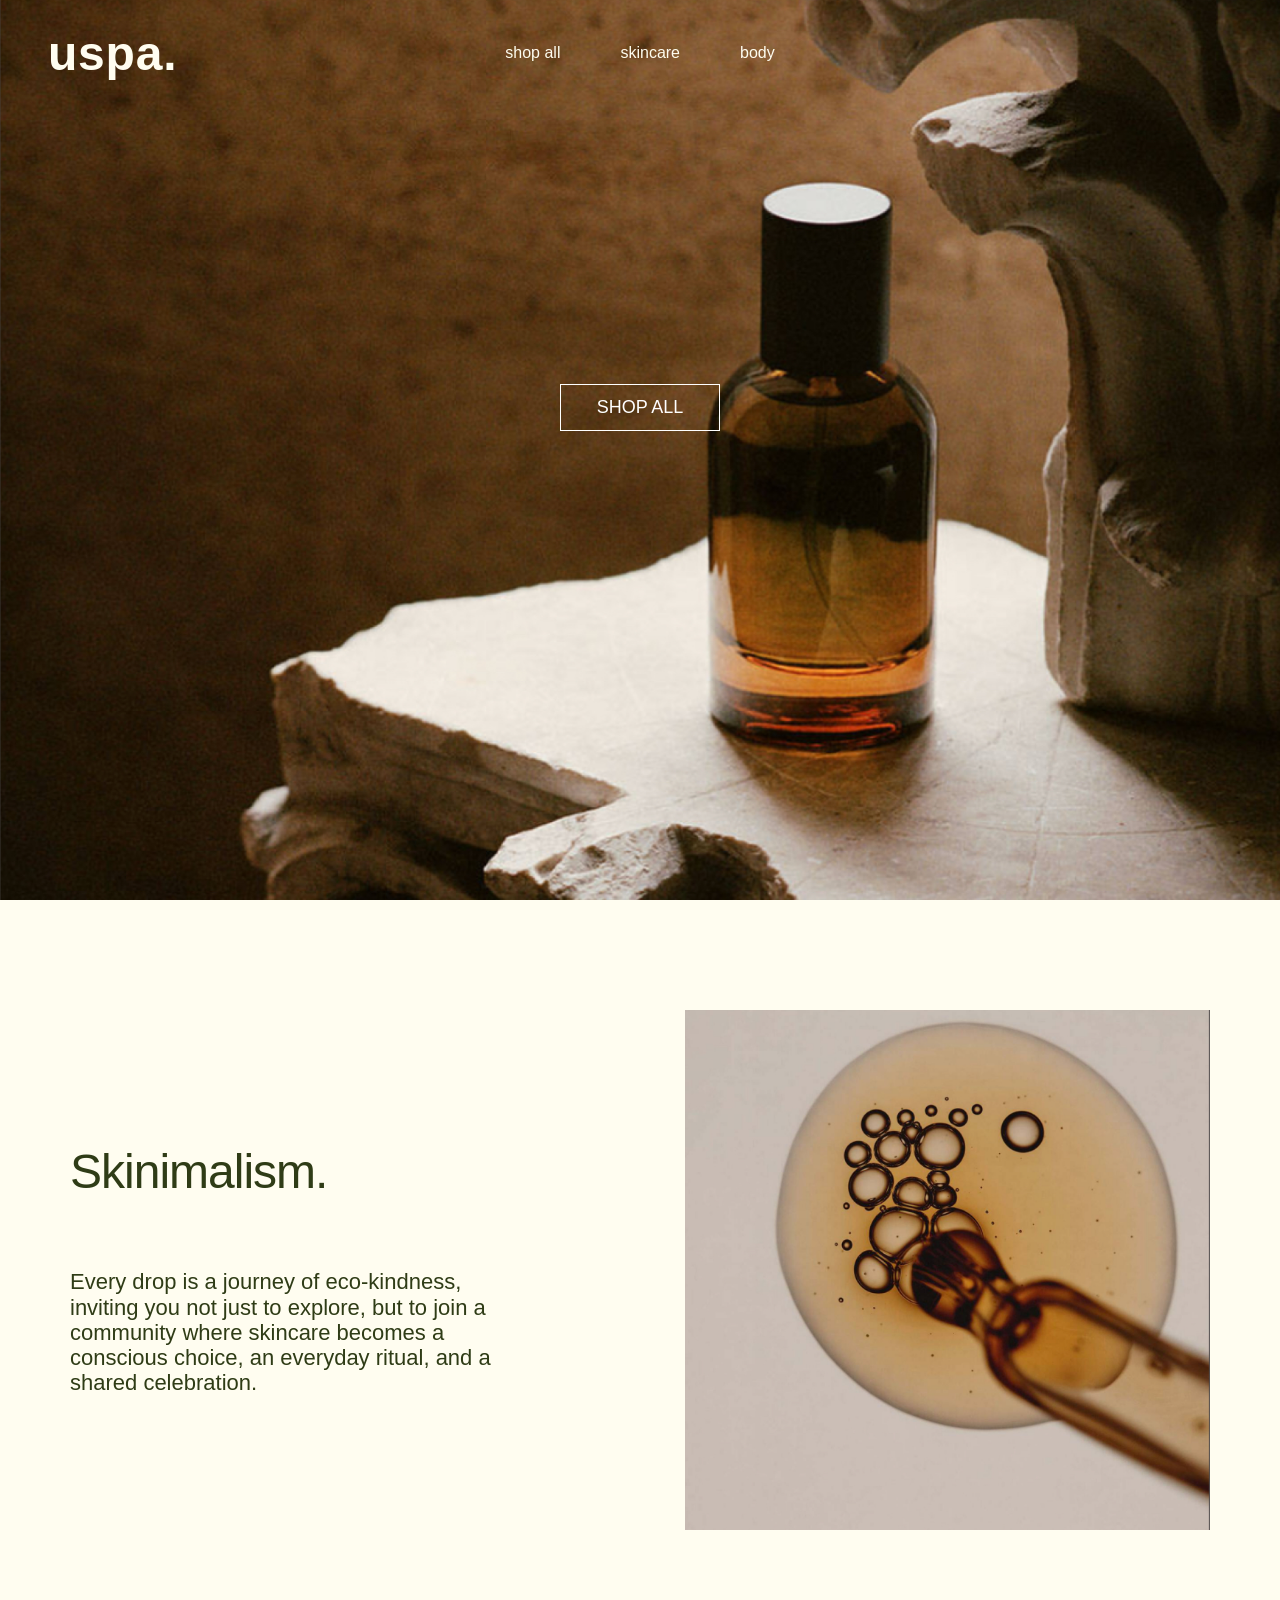
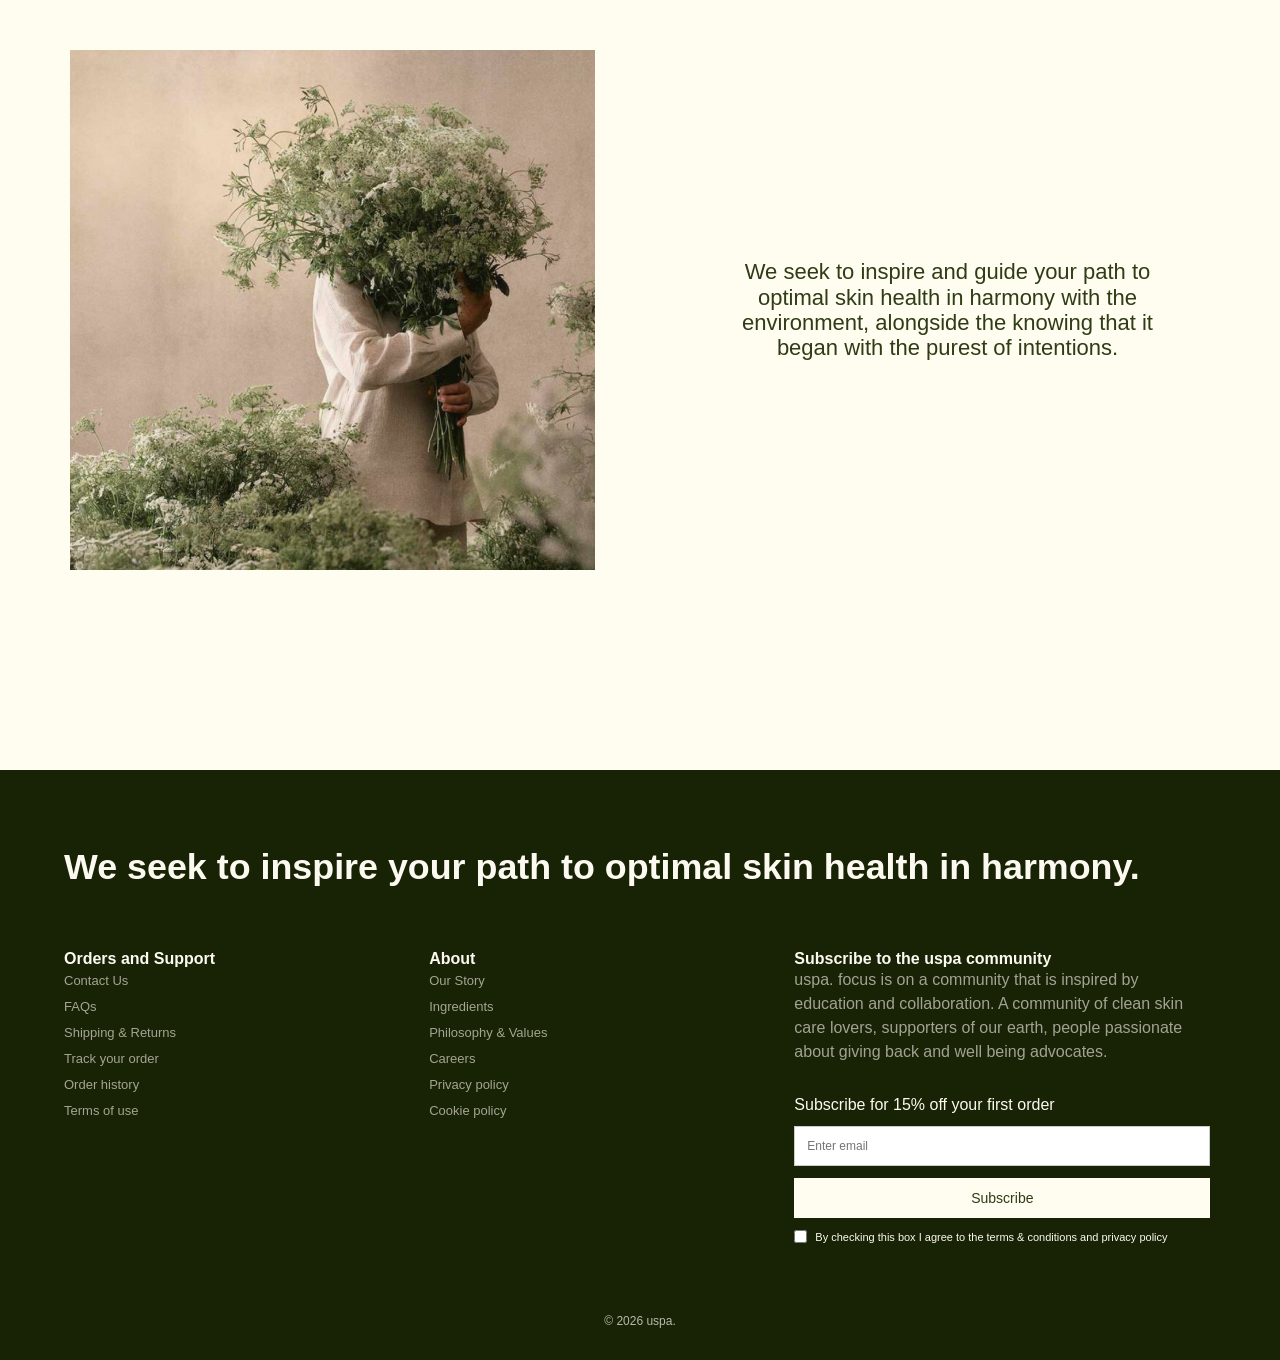
==== commit efcbac01: "added responsive to home page and product grid" ====
--- a/index.html
+++ b/index.html
@@ -22,6 +22,7 @@
                 <li><a href="skincare.html">Skincare</a></li>
                 <li><a href="body.html">Body</a></li>
             </ul>
+
         </nav>
         <section class="hero-content">
             <a href="shop-all.html" class="cta-btn">SHOP ALL</a>
@@ -45,7 +46,7 @@
                 </figure>
             </article>
 
-            <article class="content-row">
+            <article class="content-row reverse-mobile">
                 <figure class="image-block">
                     <img src="images/nature.jpg" alt="Nature">
                 </figure>
--- a/style.css
+++ b/style.css
@@ -23,7 +23,7 @@
 
 .navbar {
     width: 100%;
-    padding:28px 48px;
+    padding: clamp(1rem, 2vw, 1.75rem) clamp(1.5rem, 4vw, 3rem) clamp(2rem, 4vw, 3rem);
     display: grid;
     grid-template-columns: 1fr auto 1fr;
     align-items: center;
@@ -47,16 +47,16 @@
 .logo a {
     color:#FFFDF0;
     text-decoration: none;
-    font-size: 36px;
+    font-size: clamp(2rem, 4vw, 3rem);
     font-weight: 600;
-    letter-spacing: 1px;
+    letter-spacing: 0.05rem;
 }
 
 
 .nav-links{
     list-style: none;
     display: flex;
-    gap: 60px;
+    gap: clamp(1.5rem, 5vw, 3.75rem);
     justify-self: center;
 }
 
@@ -77,13 +77,12 @@
     display: flex;
     align-items: center;
     display: flex;
-    gap: 20px;
+    gap: 1.3rem;
     justify-self: end;
 }
 
 .nav-icon {
-    filter: invert(1);
-    width: 20px;
+    width: 1.3rem;
     cursor: pointer;
 }
 
@@ -91,19 +90,35 @@
     opacity: 0.6;
 }
 
+
 .cart-icon {
-    filter: invert(1);
-    width:28px;
+    width:1.5rem;
     height: auto;
     cursor: pointer;
 }
 
-.cart-icon:hover{
+.cart-icon:hover {
     opacity:0.6;
 }
 
+.cart-wrapper {
+    position: relative;
+}
+
+.cart-count {
+    display: none;
+    position: absolute;
+    top:-0.4rem;
+    right:-1.125rem;
+    font-size:1rem;
+    font-weight: 400;
+    color:#2F3C16;
+    min-width:1rem;
+    text-align:center;
+}
+
 .profile-icon {
-    width:25px;
+    width:1.5rem;
     height: auto;
     cursor: pointer;
 }
@@ -112,8 +127,48 @@
     opacity: 0.6;
 }
 
+.search-icon{
+    width: 1.5rem;
+    height:auto;
+    cursor: pointer;
+}
+
+.search-icon:hover{
+    opacity: 0.6
+}
+
+/* search dropdown */
+.search-wrapper {
+    position: static;
+}
+.search-dropdown {
+    position:absolute;
+    top: 5rem;
+    left:0;
+    width: 100vw;
+    background: #FFFDF0;
+    padding: 1rem 4rem 2.5rem;
+    display:none;
+    z-index: 999;
+}
+
+.search-dropdown.active {
+    display: block;
+}
+
+.search-dropdown input{
+    width: min(70rem, 90%);
+    font-size: clamp(1rem, 2vw, 1.5rem);
+    font-weight: 300;
+    padding: 0.6rem 0;
+    border:none;
+    /* border-bottom: 0.0625rem solid #2F3C16; */
+    background: transparent;
+    outline:none;
+}
+
 .hero-content {
-    height: calc(100% - 85px);
+    height: calc(100% - 5.3rem);
     display: flex;
     justify-content: center; 
     align-items: center; 
@@ -122,9 +177,9 @@
 .cta-btn {
     color: white; 
     text-decoration: none; 
-    border: 1px solid white;
-    padding: 12px 36px; 
-    font-size: 18px; 
+    border: 0.0625rem solid white;
+    padding: 0.75rem 2.25rem; 
+    font-size: 1.125rem; 
     font-weight: 300; 
 }
 
@@ -141,19 +196,19 @@
 }
 
 .content-section {
-    padding: 110px 70px 80px;
+    padding: 6.875rem 4.375rem 5rem;
 }
 
 .content-row {
     display: flex;
     align-items: center;
     justify-content: space-between;
-    gap: 90px;
-    margin-bottom: 120px;
+    gap: 5.625rem;
+    margin-bottom: 7.5rem;
 }
 
 .content-row + .content-row {
-    margin-top: 100px;
+    margin-top: 6.25rem;
 }
 
 .text-block,
@@ -162,16 +217,16 @@
 }
 
 .text-block h2 {
-    font-size: clamp(28px, 4vw, 48px);
+    font-size: clamp(1.75rem, 4vw, 3rem);
     font-weight: 400;
-    letter-spacing: -1px;
-    margin-bottom: 70px;
+    letter-spacing: -0.0625rem;
+    margin-bottom: 4.375rem;
     color: #2F3C16;
 }
 
 .text-block p {
-    max-width: 460px;
-    font-size: clamp(16px, 2vw, 22px);
+    max-width: 28.75rem;
+    font-size: clamp(1rem, 2vw, 1.375rem);
     line-height: 1.15;
     font-weight: 300;
     color: #2F3C16;
@@ -179,53 +234,57 @@
 
 .image-block img {
     width: 100%;
-    height: 520px;
+    height: 32.5rem;
     object-fit: cover;
     display: block;
 }
 
 .center-text {
-    max-width: 470px;
+    max-width: 29.375rem;
     margin: 0 auto;
     text-align: center;
-    font-size: 22px;
+    font-size: 1.375rem;
     line-height: 1.15;
     color: #2F3C16;
 }
 
 /* FOOTER */
 footer {
-    background-color: #2F3C16;
-    color: #FFFDF0;
-    padding: 80px 60px 40px;
+    background-color: #182205;
+    color: #fcfaf0;
+    padding: 5rem 4rem 2rem;
 }
 
 .footer-heading {
-    font-size: 34px;
-    line-height: 1.25;
-}
+    font-size: clamp(1.5rem, 2.8vw, 3.0rem);
+    line-height: 1;
+    max-width: 90rem;
+    margin-bottom: 4rem;
+}
+
 .footer-column {
     flex: 1;
-    max-width: 220px;
+    flex-direction: column;
+    gap: 0.9rem;
 }
 
 .footer-columns {
-    display: flex;
-    justify-content: space-between;
-    gap: 120px;
+    display: grid;
+    grid-template-columns: 1fr 1fr 1.4fr;
+    gap: 4rem;
+    align-items: start;
 }
 
 .footer-column h3 {
-    font-size: 18px;
-    font-weight: 500;
-    margin-bottom: 20px;
+    font-size: 1rem;
+    font-weight: 1.1rem;
 }
 
 .footer-column a {
-    display: block;   /* THIS fixes your issue */
+    display: block;  
     color: #FFFDF0;
     text-decoration: none;
-    font-size: 13px;
+    font-size: 0.8125rem;
     line-height: 2;
     opacity: 0.6;
 }
@@ -236,8 +295,8 @@
 
 /* subscription text */
 .subscribe-text {
-    font-size: 14px;
-    margin-bottom: 20px;
+    line-height: 1.5;
+    margin-bottom: 2rem;
     opacity: 0.6;
 }
 
@@ -245,23 +304,23 @@
 form {
     display: flex;
     flex-direction: column;
-    gap: 12px;
+    gap: 0.75rem;
 }
 
 /* email input styling */ 
 
 input[type="email"] {
-    padding: 12px;
-    border: 1px solid #ccc;
-    font-size: 12px;
+    padding: 0.75rem;
+    border: 0.0625rem solid #ccc;
+    font-size: 0.75rem;
 }
 
 button {
-    padding: 12px;
+    padding: 0.75rem;
     background-color: #FFFDF0;
     color: #2F3C16;
     border: none;
-    font-size: 14px;
+    font-size: 0.875rem;
     cursor: pointer;
 }
 
@@ -271,27 +330,27 @@
 
 .checkbox-group {
     display: flex;
-    gap: 8px;
+    gap: 0.5rem;
     align-items: flex-start; 
-    font-size: 11px;
+    font-size: 0.6875rem;
     line-height: 1.3;
 }
 
 .copyright {
-    margin-top: 70px;
-    font-size: 12px;
+    margin-top: 4.375rem;
+    font-size: 0.75rem;
     opacity: 0.7;
     text-align: center;
 }
 
 .newsletter {
-    max-width: 360px;
+    max-width: 26rem;
 }
 
 /* SHOP ALL */ 
 
 .shop-hero {
-    height: 460px;
+    height: 31rem;
     background-image: url("images/shop-hero.jpg");
     background-size: cover;
     background-position: center;
@@ -299,18 +358,18 @@
     align-items: center;
     justify-content: center;
     color: #FFFDF0;
-    font-size: clamp(18px, 2.5vw, 28px);
+    font-size: clamp(1.15rem, 2.5vw, 1.75rem);
     text-align: center;
 }
 
 
 .filters details {
-    border-top: 1px solid #2F3C16;
+    border-top: 0.065rem solid #2F3C16;
     padding: 1rem 0;
 }
 
 .filters details:last-of-type {
-    border-bottom: 1px solid #2F3C16
+    border-bottom: 0.065rem solid #2F3C16
 }
 
 .filters summary {
@@ -342,19 +401,22 @@
 
 .shop-layout {
     display:grid;
-    grid-template-columns: 220px 1fr;
-    gap: 40px;
-    padding: 80px 50px;
+    grid-template-columns: 16rem minmax(0, 1fr);
+    gap: 4rem;
+    width: min(90%, 75rem);
+    margin: 0 auto;
+    padding: 4rem 0;
 }
 
 .site-header {
-    height: 70px;
+    position: relative;
+    height: 5rem;
     background-color: #FFFDF0;
 }
 
 .site-header .navbar {
     position: relative;
-    padding: 20px 48px;
+    padding: clamp(1rem, 2vw, 1.25rem) clamp(1.5rem, 4vw, 3rem);
 }
 
 .site-header .logo a,
@@ -367,18 +429,18 @@
 }
 
 .filters h2{
-    font-size: 14px;
+    font-size: 0.875rem;
     font-weight: 400;
-    margin-bottom: 10px;
+    margin-bottom: 0.625rem;
 }
 
 .filters details{
-    border-top: 1px solid #2F3C16;
-    padding: 8px 0;
+    border-top: 0.0625rem solid #2F3C16;
+    padding: 0.5rem 0;
 }
 
 .filters summary {
-    font-size: 14px;
+    font-size: 0.875rem;
     font-weight: 400;
     list-style: none;
     cursor: pointer;
@@ -394,18 +456,19 @@
 }
 
 .filters {
-    width: 220px;
+    width: 13.75rem;
 }
 
 .products {
     display: grid;
-    grid-template-columns: repeat(auto-fit, minmax(clamp(8rem, 18vw, 16rem), 1fr));
+    grid-template-columns: repeat(3, minmax(0, 20rem));
     gap: 3rem 2rem;
     justify-content: start;
 }
 
 .product-card {
-    max-width: 16rem;
+    width: 100%;
+    max-width: none;
 }
 
 
@@ -416,26 +479,29 @@
     color: inherit;
 }
 
-.product-card h3 {
-    min-height: 4rem;
-}
+
 
 .product-bottom {
     display: flex;
     justify-content: space-between;
     align-items: center;
-    margin-top: 1rem
-}
-.product-bottom {
-    margin: 0;
-    font-size: 0.9rem;
+}
+
+
+
+.product-bottom button {
+    min-height: 2rem;
+    padding: 1rem 2rem;
+    border-radius: 0.15rem;
+    font-size: 0.68rem;
+    letter-spacing: 0.06rem;
     font-weight: 500;
-}
-
-.product-bottom button {
     width: auto;
-    padding: 0.7rem 1.8rem;
     white-space: nowrap;
+    display: flex;
+    align-items: center;
+    justify-content: center;
+    line-height: 1;
 }
 
 
@@ -449,23 +515,24 @@
     aspect-ratio: 1/1;
     object-fit: cover;
     display: block;
-    border-radius: 10px;
+    border-radius: 0.3rem;
+}
+
+.product-card .heart-icon {
+    width: 1.5rem;
+    height: auto;
+    object-fit: contain;
+    flex-shrink: 0;
 }
 
 .product-card h3 {
     font-size: 0.95rem;
-    margin-top: 16px;
-    min-height: 4rem;
+    min-height: 2.5rem;
     line-height: 1.2;
-    margin-bottom: 0.6rem;
-}
-
-.product-card p {
-    width: 100%;
-    padding: 12px 0;
-    font-size: 0.85rem;
-    font-weight: 500;
-}
+    margin-bottom: 0.05rem;
+}
+
+
 
 
 
@@ -473,8 +540,8 @@
     background-color: #263713;
     color: white;
     border: none;
-    padding: 6px 14px;
-    font-size: 11px;
+    padding: 0.375rem 0.875rem;
+    font-size: 0.6875rem;
     align-self: start;
 }
 
@@ -482,71 +549,956 @@
     display: none;
 }
 
-@media (max-width: 768px) {
+
+
+/* PRODUCT PAGE */
+
+.product-page {
+    display: grid;
+    grid-template-columns: 1fr 1fr;
+    gap: clamp(3rem, 6vw, 6rem);
+
+    max-width: 75rem;
+    margin: 5rem auto;
+
+    padding: 0 3rem;
+    align-items: start;
+}
+
+.product-image {
+    width: 100%;
+    border-radius: 0.4rem;
+    display: block;
+}
+
+.product-info-section {
+    display: flex;
+    flex-direction: column;
+    gap: 1rem;
+}
+
+.product-info {
+    display: flex;
+    flex-direction: column;
+    gap: 0.2rem;
+    flex: 1;
+}
+
+
+
+.product-bottom {
+    display: flex;
+    justify-content: space-between;
+    align-items: center;
+    margin-top: auto;
+    width: 100%
+}
+
+.product-title-row {
+    margin-top: 0.8rem;
+    display: flex;
+    justify-content: space-between;
+    align-items: flex-start;
+    gap: 1rem;
+}
+
+.product-title-row h3 {
+    margin: 0;
+    font-size: 1.2rem;
+    line-height: 1.2;
+}
+.heart-icon {
+    width: 0.3rem;
+    height: 0.3rem;
+    object-fit: contain;
+    flex-shrink: 0;
+}
+
+.product-skin {
+    margin-top: -0.9rem;
+    font-size: 0.9rem;
+    font-weight: 400;
+    font-style: italic;
+    line-height: 1.2;
+    opacity: 0.85;
+}
+
+.product-description {
+    font-size: 0.9rem;
+    font-weight: 300;
+    margin-top: 1.25rem;
+    margin-bottom: 1.25rem;
+    min-height: 3.5rem;
+    line-height: 1.15;
+    max-width: 90%;
+}
+
+.product-volume {
+    top: -0.25rem;
+    position: relative;
+    font-size: 1.2rem;
+    font-weight: 400;
+    margin-bottom: 0.75rem;
+}
+
+.product-price-card {
+    font-size: 1.5rem;
+    font-weight: 400;
+    margin: 0;
+    line-height: 1;
+    position: relative;
+    top: -0.08rem;
+}
+
+.product-title {
+    margin-top: 1rem;
+    font-size: clamp(2.5rem, 2vw, 2rem);
+    font-weight: 600;
+    line-height: 0.95;
+}
+
+.product-subtitle {
+    margin-top: 0.5rem;
+    font-size: 1.5rem;
+    font-weight: 350;
+}
+
+.product-size {
+    margin-top: 1.7rem;
+    font-size: 1.7rem;
+    font-weight: 400;
+}
+
+.product-price {
+    margin-top: 1rem;
+    font-size: 2.5rem;
+    font-weight: 500;
+}
+
+.quantity-selector {
+    display: flex;
+    align-items: center;
+    gap: 1.2rem;
+    margin-top: 1.25rem;
+}
+
+.quantity-selector button {
+    width: 3rem;
+    height: 3rem;
+
+    border: 0.0625 solid #2F3C16;
+    background: transparent;
+
+    font-size: 1.4rem;
+    font-weight: 300;
+
+    cursor: pointer;
+    transition: all 0.3s ease;
+    border-radius: 0.2rem;
+}
+
+.quantity-selector button:hover {
+    background: #2F3C16;
+    color:#FFFDF0;
+}
+
+.quantity-selector span {
+    font-size: 1.2rem;
+    font-weight: 400;
+}
+
+
+.product-cart-btn,
+.checkout-btn {
+    border-radius: 0.3rem;
+    width: min(80%, 30rem);
+    display: block;
+    padding: 1rem;
+    border: none;
+    font-size: 1rem;
+    cursor: pointer;
+}
+
+.product-cart-btn {
+    margin-top: 1.5rem;
+    background-color: #243B0B;
+    color: white;
+}
+
+.checkout-btn {
+    background-color: black;
+    color: white;
+}
+
+/* PRODUCT DETAILS */
+
+.product-page,
+.product-details {
+    max-width: 75rem;
+    margin: 0 auto;
+    padding: 0 3rem;
+}
+
+.product-details {
+    display: grid;
+    grid-template-columns: 1fr 1fr;
+    gap: clamp(3rem, 6vw, 6rem);
+    padding-top: 2rem;
+    padding-bottom: 6rem;
+}
+
+.detail-block {
+    display: flex;
+    flex-direction: column;
+    gap: 1rem;
+}
+
+.detail-block h2 {
+    font-size: 1.4rem;
+}
+
+.detail-block p,
+.detail-block li {
+    line-height: 1.7;
+}
+
+.details-left {
+    display: flex;
+    flex-direction: column;
+    gap: 4rem;
+}
+
+.ingredients-block {
+    margin-top: 2rem;
+    max-width: 28rem;
+    align-self: start;
+}
+
+.breadcrumb {
+    max-width: 75rem;
+    margin: 1rem auto 2rem auto;
+    padding: 0 3rem;
+    font-size: 0.9rem;
+    margin-top: 1rem;
+    margin-bottom: 2rem;
+    opacity: 0.7;
+}
+
+.breadcrumb a {
+    color: #2F3C16;
+    text-decoration: none;
+}
+
+.breadcrumb a:hover {
+    text-decoration: underline;
+}
+
+.breadcrumb span {
+    margin: 0 0.3rem;
+}
+
+
+
+
+
+/* cart page */
+
+.cart-page {
+    width: min(80%, 75rem);
+    margin: 4rem auto 8rem;
+    display: grid;
+    grid-template-columns: 1.4fr 0.75fr;
+    gap: clamp(2rem, 4vw, 5rem);
+    align-items: start;
+}
+
+.cart-list-section h1{
+    font-size: clamp(1.8rem, 3vw, 3rem);
+    font-weight: 400;
+    margin-bottom: 3rem;
+}
+
+.cart-items {
+    display: flex;
+    flex-direction: column;
+    gap: 3rem;
+}
+
+.cart-item {
+    max-width: 40rem;
+    display: grid;
+    grid-template-columns: 12rem 1fr;
+    gap: clamp(1.5rem, 3vw, 3rem);
+    align-items: start;
+
+}
+
+.cart-item img {
+    width: 100%;
+    aspect-ratio: 0.95;
+    object-fit: cover;
+    border-radius: 0.125rem;
+}
+
+/* controls title volume description price and action row */
+.cart-item-info {
+    display: flex;
+    flex-direction: column;
+    gap: 0.65rem;
+}
+
+.cart-title {
+    font-size: clamp(1.1rem, 1.5vw, 1.5rem);
+    font-weight: 700;
+}
+
+.cart-volume {
+    font-size: 1rem;
+    font-weight: 500;
+    line-height: 1.6;
+    max-width: 32rem;
+}
+
+
+.cart-item-actions {
+    display: flex;
+    align-items: center;
+    gap: 1rem;
+    margin-top: 0.5rem;
+    margin-bottom: 0;
+}
+
+.cart-price {
+    margin-top: 0.5rem;
+    font-size: 1.3rem;
+    font-weight: 500;
+    color: #2F3C16;
+}
+
+.cart-quantity {
+    font-size: 1.2rem;
+    font-weight: 400;
+}
+
+.stock-label {
+    display: flex;
+    align-items: center;
+    gap: 0.5rem;
+    width: fit-content;
+    padding: 0.5rem 0.7rem;
+    background: rgba(108, 118, 115, 0.1);
+    border-radius: 0.4rem;
+}
+
+.stock-dot {
+    width: 0.7rem;
+    height: 0.7rem;
+    border-radius: 70%;
+    background: #058109;
+    display: block;
+    flex-shrink: 0;
+}
+
+.stock-text {
+    font-size: 0.85rem;
+}
+
+
+
+.cart-delete {
+    background: transparent;
+    border: none;
+    cursor: pointer;
+    padding: 0;
+    display: flex;
+    align-items: center;
+}
+
+.cart-delete img{
+    width: 1.5rem;
+    height: 1.5rem;
+    object-fit: contain;
+    transition: opacity 0.3s ease;
+}
+
+.cart-delete:hover img {
+    opacity: 0.6;
+}
+
+.cart-minus,
+.cart-plus{
+    width: auto;
+    height: auto;
+    padding: 0;
+    border: none;
+    background: transparent;
+    font-size: 1.5rem;
+    cursor: pointer;
+    transition: 0.3s ease;
+}
+
+.cart-minus:hover, 
+.cart-plus:hover {
+    background:  rgba(47, 60, 22, 0.06);
+}
+
+
+
+.order-summary {
+    background: rgba(47, 60, 22, 0.06);
+    padding: clamp(1.5rem, 2vw, 2.5rem);
+    position: sticky;
+    top: 8rem;
+    border-radius: 0.5rem;
+}
+
+.order-summary h2 {
+    font-size: clamp(1.2rem, 1.8vw, 1.7rem);
+    font-weight: 500;
+    margin-bottom: 2rem;
+}
+
+.summary-row,
+.summary-total {
+    display: flex;
+    justify-content: space-between;
+    align-items: center;
+    margin-top: 1.5rem;
+    font-size: 0.95rem;
+}
+
+.summary-total {
+    padding-top: 1.5rem;
+    border-top: 0.0625rem solid rgba(47, 60, 22, 0.15);
+    font-weight: 600;
+}
+
+#shipping-address {
+    width: 100%;
+    margin-top: 2rem;
+    padding: 1rem 1.2rem;
+    border: none;
+    background: #FFFDF0;
+    font-size: 0.95rem;
+    outline: none;
+}
+
+.proceed-btn {
+    width: 100%;
+    margin-top: 2rem;
+    padding: 1rem 1.2rem;
+    border: none;
+    background: #243B0B;
+    color: #FFFDF0;
+    border-radius: 0.25rem;
+    font-size: 0.75rem;
+    letter-spacing: 0.08rem;
+    cursor: pointer;
+    transition: opacity 0.3s ease;
+}
+
+.proceed-btn:hover {
+    opacity: 0.85;
+}
+
+
+/* checkout-page */ 
+
+.checkout-page {
+    width: min(88%, 75rem);
+    margin: 4rem auto 8rem;
+    display: grid; 
+    grid-template-columns: 0.8fr 1.4fr; 
+    gap: clamp(2rem, 5vw, 5rem);
+    align-items: start; 
+}
+
+.checkout-panel {
+    border-radius: 0.5rem;
+}
+
+.checkout-page .cart-item-info {
+    gap: 0.3rem;
+}
+
+.confirm-btn {
+    border-radius: 0.35rem;
+}
+
+.checkout-page .order-summary {
+    position: sticky;
+    top: 7rem;
+}
+
+.checkout-page .cart-item {
+    display: grid;
+    grid-template-columns: 6rem 1fr;
+    gap: 1rem;
+    margin-bottom: 0;
+}
+
+.checkout-page .cart-items {
+    gap: 1.5rem;
+}
+
+.checkout-page .cart-item img {
+    width: 100%;
+    aspect-ratio: 1 / 1;
+    object-fit: cover;
+}
+
+.checkout-page .cart-title {
+    font-size: 0.85rem;
+}
+
+.checkout-page .cart-volume,
+.checkout-page .cart-description,
+.checkout-page .cart-item-actions {
+    display: none;
+}
+
+.checkout-page .checkout-cart-volume,
+.checkout-page .checkout-cart-quantity {
+    margin: 0;
+    line-height: 1.2;
+}
+
+.checkout-page .cart-title {
+    margin: 0 0 0.35rem 0;
+}
+
+.checkout-page .cart-price {
+    margin-top: 0.4rem;
+}
+
+.checkout-steps {
+    display: flex;
+    flex-direction: column;
+    gap: 2rem;
+}
+
+.checkout-panel {
+    background: rgba(47, 60, 22, 0.06);
+    padding: clamp(1.5rem, 3vw, 2.5rem);
+}
+
+.checkout-panel h2 {
+    font-size: clamp(1.2rem, 2vw, 1.6rem);
+    text-align: center;
+}
+
+.checkout-panel > p {
+    text-align: center;
+    margin-bottom: 1.5rem;
+}
+
+.checkout-option {
+    display: flex;
+    align-items: center;
+    gap: 1rem;
+    border: 0.0625rem solid #2F3C16;
+    padding: 1rem;
+    margin-top: 1rem;
+}
+
+.checkout-panel input[type="text"] {
+    width: 100%;
+    padding: 0.9rem 1rem;
+    margin-top: 1rem;
+    border: 0.0625rem solid #2F3C16;
+    background: transparent;
+}
+
+.checkout-bage .cart-item-actions {
+    display: none;
+}
+
+.checkout-page .cart-description {
+    display: none;
+}
+
+.summary-label {
+    font-weight: 450;
+}
+
+.summary-total .summary-label,
+.summary-total #cart-total {
+    font-weight: 700;
+}
+
+/* check out page product font size */ 
+
+.checkout-page .cart-title {
+    font-size: 0.95rem;
+    font-weight: 500;
+}
+
+.checkout-page .checkout-cart-volume {
+    font-size: 0.8rem;
+}
+
+.checkout-page .checkout-cart-quantity {
+    font-size: 0.8rem;
+}
+
+.checkout-page .cart-price {
+    font-size: 0.8rem;
+    font-weight: 500;
+}
+
+.confirm-btn {
+    margin-top: 1.5rem;
+    width: 100%;
+    background: #243B0B;
+    color: #FFFDF0;
+    border-radius: 0.25rem;
+}
+
+
+.card-details-panel {
+    display: none;
+}
+
+.card-details-panel.active {
+    display: block;
+}
+
+/* payment success page */
+
+.payment-success-page .cart-description,
+.payment-success-page .cart-item-actions {
+    display: none;
+}
+
+.payment-success-page .cart-volume {
+    display: none;
+}
+
+
+.payment-success-page .checkout-cart-volume,
+.payment-success-page .checkout-cart-quantity {
+    display: block;
+}
+
+
+.payment-success-page {
+    width: min(90%, 40rem);
+    margin: 5rem auto 8rem;
+
+    display: flex;
+    flex-direction: column;
+    align-items: center;
+
+    gap: 3rem;
+}
+
+.success-header {
+    display: flex;
+    flex-direction: column;
+    align-items: center;
+    text-align: center;
+}
+
+
+.success-header h1 {
+    font-size: clamp(2rem, 4vw, 3rem);
+    font-weight: 600;
+    letter-spacing: -0.04rem;
+    margin-bottom: 2rem;
+}
+
+.success-icon {
+    width: 10rem;
+    height: 12rem;
+
+    display: flex;
+    align-items: center;
+    justify-content: center;
+
+    margin-bottom: 2rem;
+}
+
+.success-icon img{
+    width: 100%;
+    height: 100%;
+    object-fit:contain;
+}
+
+.success-header h2 {
+    font-size: 1.5rem;
+    font-weight: 400;
+}
+
+.success-order-summary {
+    width: 100%;
+    background: rgba(47, 60, 22, 0.06);
+    padding: 2.5rem;
+    border-radius: 0.5rem;
+}
+
+.success-order-summary h2 {
+    text-align: center;
+    font-size: 1.6rem;
+    font-weight: 600;
+    margin-bottom: 2rem;
+}
+
+/* make product cards smaller */
+
+
+.payment-success-page .cart-item-info {
+    display: flex;
+    flex-direction: column;
+    align-items: flex-start;
+    justify-content: center;
+    gap: 0.3rem;
+}
+
+.payment-success-page .cart-title,
+.payment-success-page .checkout-cart-volume,
+.payment-success-page .checkout-cart-quantity,
+.payment-success-page .cart-price {
+    margin: 0;
+}
+
+.payment-success-page .cart-item {
+    display: grid;
+    grid-template-columns: 5rem 1fr;
+    max-width: 100%;
+    gap: 1rem;
+    align-items: start;
+    column-gap: 1.5rem;
+    margin-bottom: 0;
+}
+
+.payment-success-page .cart-item img {
+    aspect-ratio: 1/1;
+}
+
+.payment-success-page .cart-title {
+    font-size: 0.95rem;
+    font-weight: 600;
+    margin-bottom: 0.3rem;
+}
+
+.payment-success-page .checkout-cart-volume,
+.payment-success-page .checkout-cart-quantity {
+    font-size: 0.8rem;
+    line-height: 1.3;
+}
+
+.payment-success-page .cart-price {
+    font-size: 0.85rem;
+    margin-top: 0.5rem;
+}
+
+/* summary */
+.payment-success-page .summary-total {
+    margin-bottom: 2rem;
+}
+
+.shipping-note,
+.arrival-note {
+    font-size: 0.75rem;
+    line-height: 1.5;
+    opacity: 0.6;
+    margin-top: 1rem;
+}
+
+
+
+
+
+@media (max-width: 48rem) {
+
+    /* navbar */
+    .navbar {
+        display: flex;
+        align-items: center;
+        justify-content: space-between;
+        padding: 1rem 1.25rem;
+    }
+
+    .nav-links {
+        display: none;
+    }
+
+    .nav-icons {
+        display: flex;
+        align-items: center;
+        gap: 0.75rem;
+    }
+
+    .logo a {
+        font-size: 1.8rem;
+    }
+
+
+    .nav-icon,
+    .search-icon,
+    .cart-icon,
+    .profile-icon {
+        width: 1.25rem;
+    }
+
+    /* home page content */
+
+    .content-row.reverse-mobile {
+    flex-direction: column-reverse;
+    }
+
+    .content-section {
+    padding: 4rem 1.5rem;
+    }
+
+
+    .content-row {
+        flex-direction: column;
+        gap: 2.5rem;
+        margin-bottom: 4rem;
+    }
+
+    .content-row + .content-row {
+        margin-top: 3rem;
+    }
+
+    .text-block,
+    .image-block {
+        width: 100%;
+    }
+
+    .text-block h2 {
+        font-size: 2rem;
+        margin-bottom: 2rem;
+    }
+
+    .text-block p {
+        max-width: 100%;
+        font-size: 1.1rem;
+        line-height: 1.2;
+    }
+
+    .image-block img {
+        width: 100%;
+        height: auto;
+        aspect-ratio: 4 / 5;
+        object-fit: cover;
+    }
+
+    /* Shop Hero */
+
+    .shop-hero {
+        width: 100%;
+        height: 22rem;
+        padding: 1.5rem;
+        background-size: cover;
+        background-position: center;
+    }
+
+    .shop-hero p {
+        max-width: 18rem;
+        font-size: 1.1rem;
+        line-height: 1.25;
+    }
+
+    /* SHOP LAYOUT */
+
+    .shop-layout {
+        display: block;
+        width: 90%;
+        padding: 2rem 0 4rem;
+    }
+
+    .filters {
+        display: none;
+    }
+
     .mobile-filter-btn {
         display: block;
         margin-bottom: 2rem;
-        background: none;
+        padding: 0;
+        background: transparent;
         color: #2F3C16;
-        padding: 0;
         font-size: 1rem;
     }
-}
-
-@media (max-width:768px) {
-    .shop-layout {
-        display: block;
-    }
-
-    .filters {
-        display:none;
-    }
-
+    /* product grid */ 
     .products {
-        grid-template-columns: repeat(2, 1fr)
-    }
-}
-
-@media (max-width: 768px) {
-    .navbar {
-        display: flex;
-        padding: 18px 24px;
-        justify-content: space-between;
-    }
-  
-    .logo {
-        position: static;
-    }
-  
-  
-    .nav-links {
-        display: flex;
-        gap: 24px;
-        font-size: 14px;
-        justify-content: center;
-    }
-  
-    .nav-icons {
-        display: flex;
-        gap: 16px;
-        justify-content: center;
-    }
-
-  }
-
-  @media (max-width: 768px) {
+        grid-template-columns: repeat(2, minmax(0, 1fr));
+        gap: 2rem 1rem;
+    }
+
+    .product-card img {
+        width: 100%;
+        aspect-ratio: 1 / 1;
+    }
+
+    .product-title-row {
+        margin-top: 0.6rem;
+        gap: 0.5rem;
+    }
+
+    .product-title-row h3,
+    .product-card h3 {
+        font-size: 0.85rem;
+        line-height: 1.15;
+        min-height: auto;
+    }
+
+    .product-card .heart-icon {
+        width: 1.25rem;
+    }
+
+    .product-skin {
+        margin-top: 0.15rem;
+        font-size: 0.72rem;
+        line-height: 1.2;
+    }
+
+    .product-description {
+        display: none;
+    }
+
+    .product-volume {
+        font-size: 0.8rem;
+        margin-bottom: 0.4rem;
+    }
+
+    .product-bottom {
+        margin-top: 0.5rem;
+        align-items: flex-start;
+        gap: 0.5rem;
+    }
+
+    .product-price-card {
+        font-size: 0.95rem;
+    }
+
+    .product-bottom button {
+        padding: 0.65rem 0.75rem;
+        font-size: 0.6rem;
+    }
+
+    /* shop */
+
+    /* product */
+
+    /* cart */
+
+    /* checkout */
+
+    /* footer */
     footer {
-        padding: 50px 24px 30px;
+        padding: 3rem 1.5rem 2rem;
     }
 
     .footer-heading {
-        font-size: 24px;
-        margin-bottom: 40px;
+        font-size: 1.5rem;
+        margin-bottom: 2.5rem;
     }
 
     .footer-columns {
-        flex-direction: column;
-        gap: 36px;
+        grid-template-columns: 1fr;
+        gap: 2.5rem;
     }
 
     .footer-column,
@@ -554,157 +1506,4 @@
         max-width: 100%;
     }
 
-    .footer-column h3 {
-        font-size: 16px;
-    }
-
-    .footer-column a,
-    .subscribe-text {
-        font-size: 13px;
-    }
-}
-
-/* PRODUCT PAGE */
-
-.product-page {
-    display: grid;
-    grid-template-columns: 1fr 1fr;
-    gap: 4rem;
-
-    max-width: 1200px;
-    margin: 5rem auto;
-
-    padding: 0 3rem;
-    align-items: start;
-}
-
-.product-image {
-    width: 100%;
-    border-radius: 1rem;
-    display: block;
-}
-
-.product-info-section {
-    display: flex;
-    flex-direction: column;
-    gap: 1rem;
-}
-
-.product-title {
-    font-size: clamp(2rem, 4vw, 3rem);
-    line-height: 1.1;
-}
-
-.product-subtitle {
-    font-size: 1.1rem;
-}
-
-.product-size {
-    font-size: 1.2rem;
-    font-weight: 500;
-}
-
-.product-price {
-    font-size: 2rem;
-    font-weight: 600;
-}
-
-.quantity-selector {
-    display: flex;
-    align-items: center;
-    gap: 1rem;
-
-    margin: 1rem 0;
-}
-
-.quantity-selector button {
-    width: 2.5rem;
-    height: 2.5rem;
-
-    border: 1px solid #2F3C16;
-    background: transparent;
-
-    cursor: pointer;
-}
-
-.product-cart-btn,
-.checkout-btn {
-    width: 100%;
-
-    padding: 1rem;
-
-    border: none;
-
-    font-size: 1rem;
-    cursor: pointer;
-}
-
-.product-cart-btn {
-    background-color: #243B0B;
-    color: white;
-}
-
-.checkout-btn {
-    background-color: black;
-    color: white;
-}
-
-/* =========================
-   PRODUCT DETAILS
-========================= */
-
-.product-details {
-    display: grid;
-    grid-template-columns: repeat(3, 1fr);
-
-    gap: 4rem;
-
-    max-width: 1200px;
-
-    margin: 4rem auto 8rem auto;
-
-    padding: 0 3rem;
-}
-
-.detail-block {
-    display: flex;
-    flex-direction: column;
-    gap: 1rem;
-}
-
-.detail-block h2 {
-    font-size: 1.4rem;
-}
-
-.detail-block p,
-.detail-block li {
-    line-height: 1.7;
-}
-
-/* =========================
-   MOBILE
-========================= */
-
-@media (max-width: 768px) {
-
-    .product-page {
-        grid-template-columns: 1fr;
-
-        gap: 2rem;
-
-        padding: 0 1.5rem;
-    }
-
-    .product-details {
-        grid-template-columns: 1fr;
-
-        gap: 2rem;
-
-        padding: 0 1.5rem;
-    }
-
-    .product-title {
-        font-size: 2.2rem;
-    }
-
 }
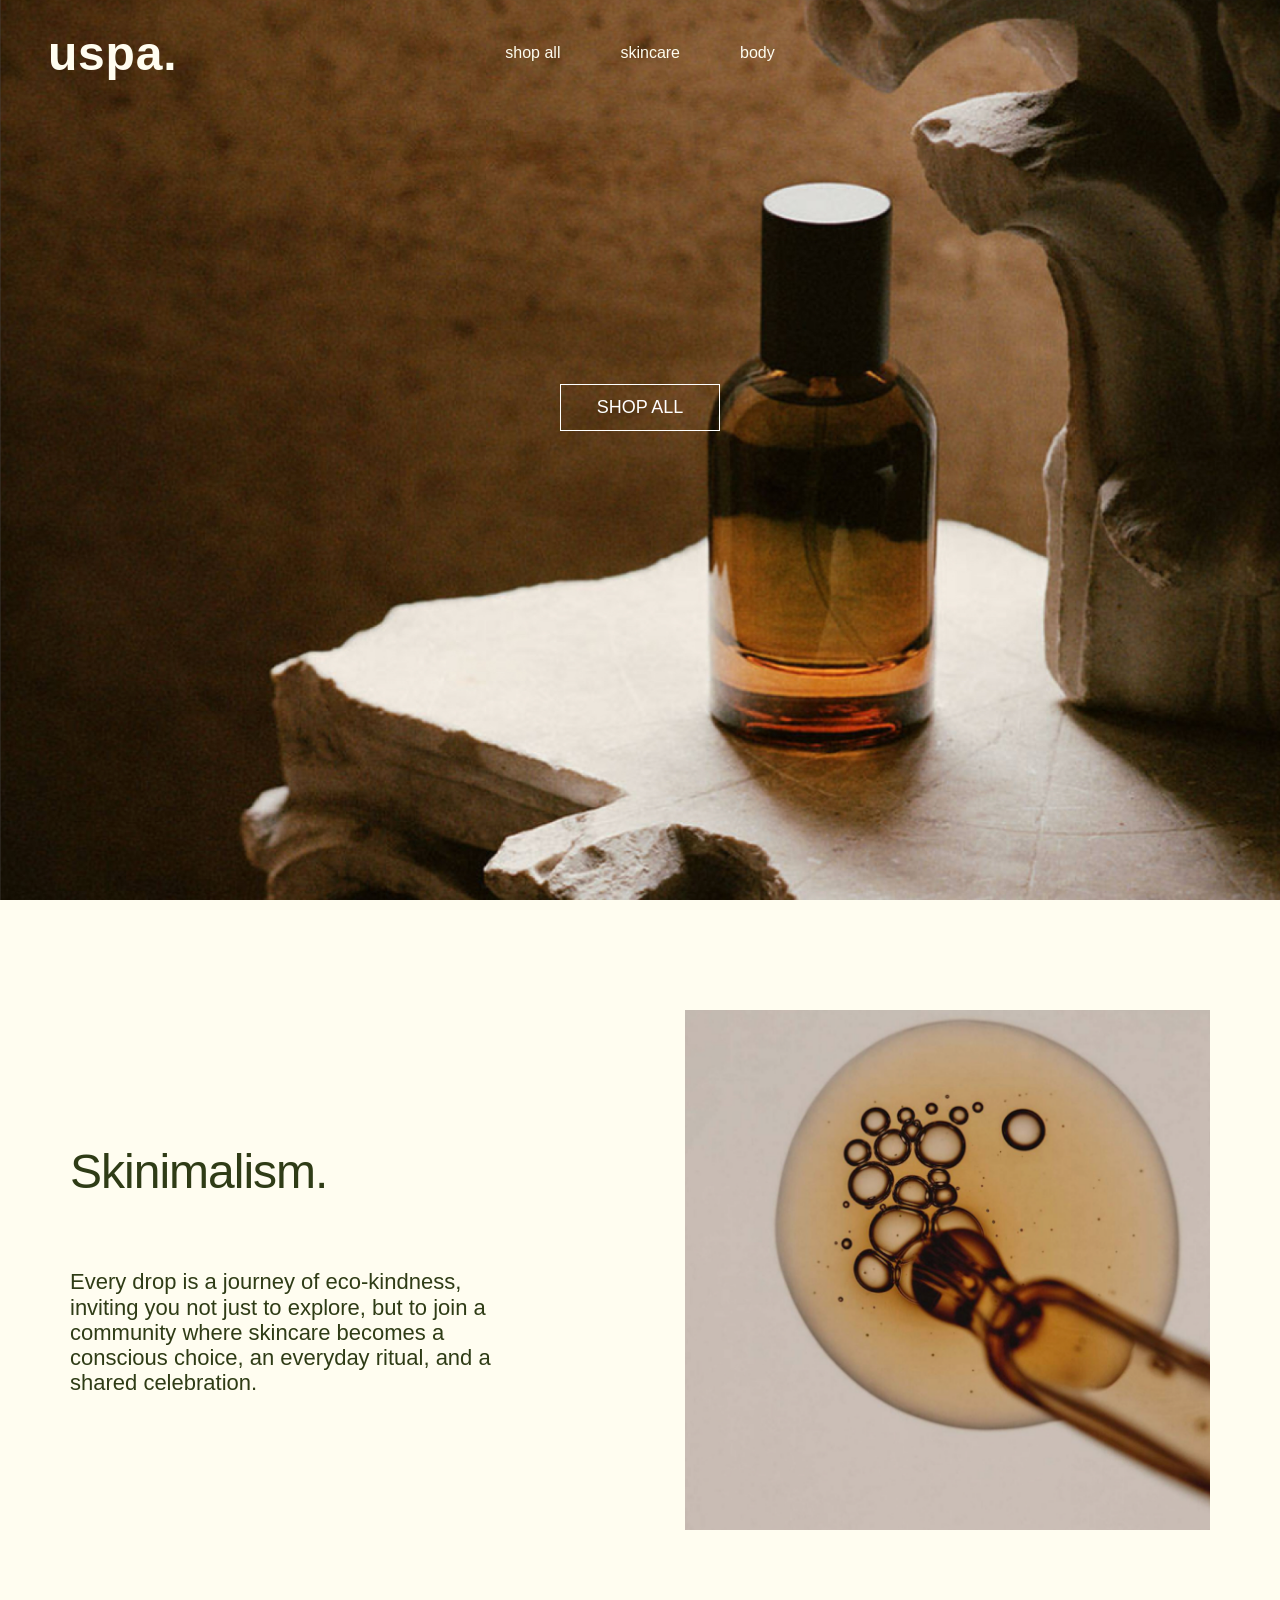
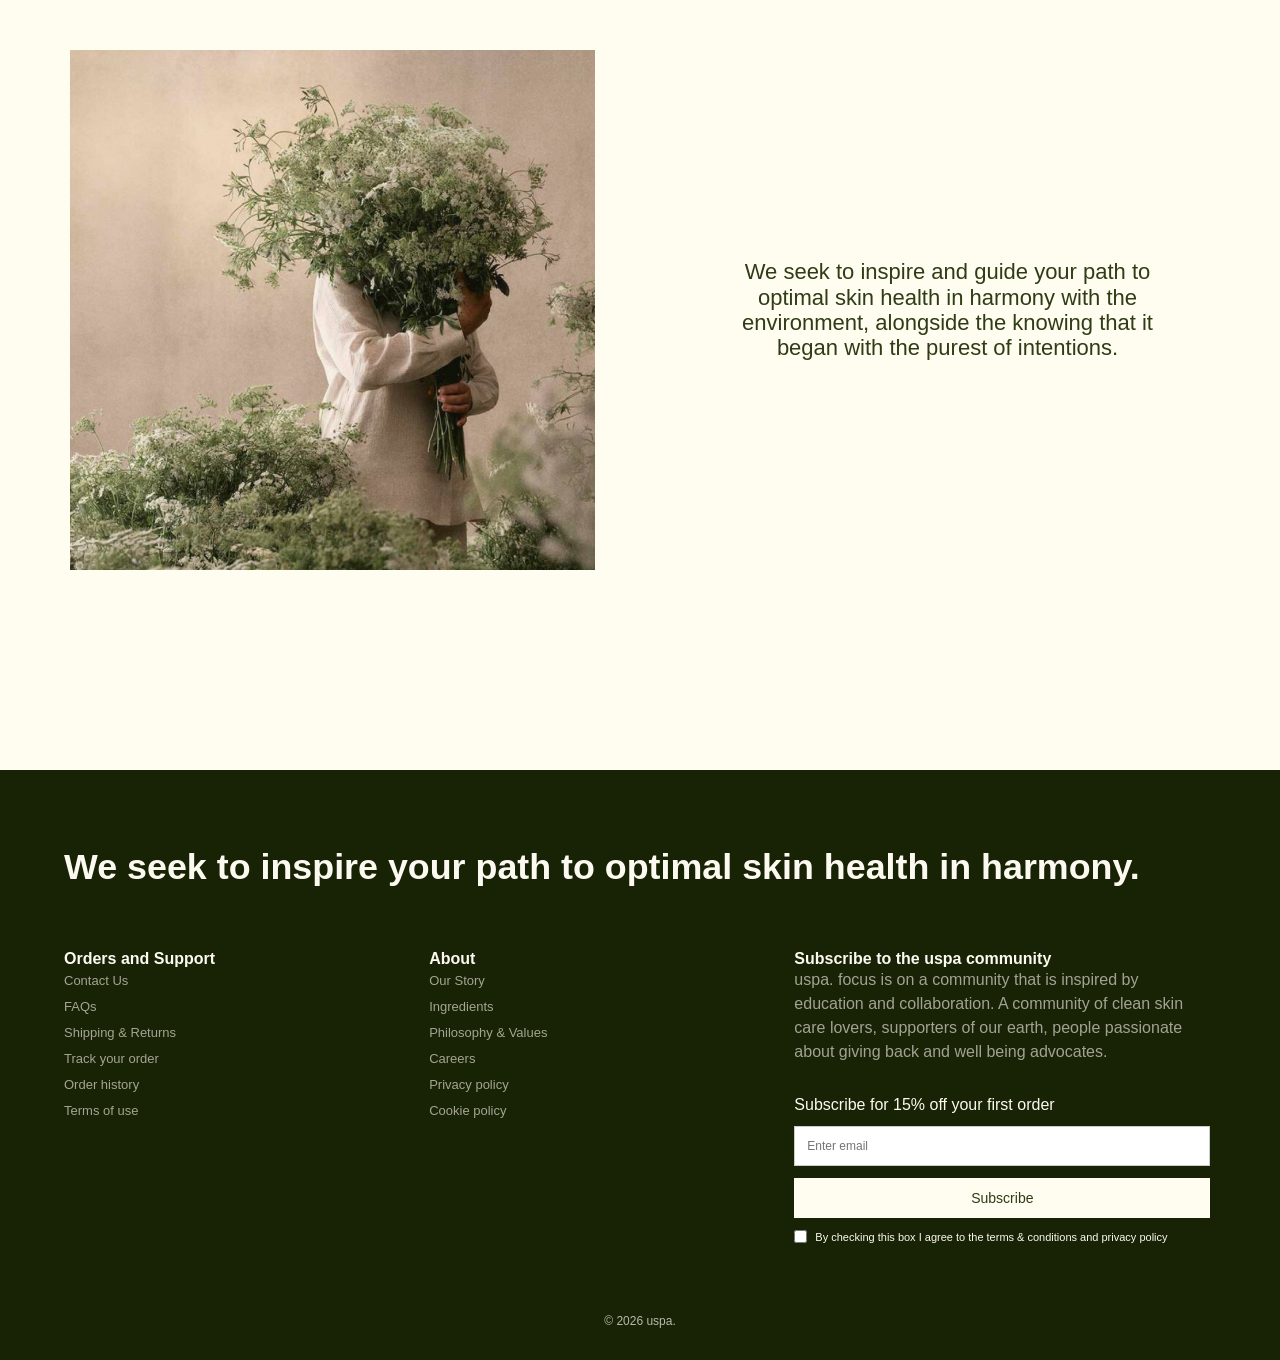
==== commit 4de727fb: "added animation to home page and shop-all page, enhance UI visual interaction" ====
--- a/index.html
+++ b/index.html
@@ -31,27 +31,27 @@
     <!-- MAIN CONTENT -->
     <main>
         
-        <section class="content-section">
+        <section class="content-section reveal-section">
 
             <article class="content-row">
-                <section class="text-block">
+                <section class="text-block reveal-text">
                     <h2>Skinimalism.</h2>
                     <p>
                     Every drop is a journey of eco-kindness, inviting you not just to explore, but to join a community where skincare becomes a conscious choice, an everyday ritual, and a shared celebration.
                     </p>
                 </section>
 
-                <figure class="image-block">
+                <figure class="image-block reveal-image">
                     <img src="images/dropper.jpg" alt="Dropper">
                 </figure>
             </article>
 
-            <article class="content-row reverse-mobile">
-                <figure class="image-block">
+            <article class="content-row reverse-mobile reveal-section">
+                <figure class="image-block reveal-image">
                     <img src="images/nature.jpg" alt="Nature">
                 </figure>
 
-                <section class="text-block">
+                <section class="text-block reveal-text">
                     <p class="center-text">
                         We seek to inspire and guide your path to optimal skin health in harmony with the environment, alongside the knowing that it began with the purest of intentions.
                     </p>
--- a/style.css
+++ b/style.css
@@ -12,14 +12,61 @@
 } 
 
 /* HERO SECTION */
+
+
 .hero {
-    height: 100vh; /*full screen height */
+    height: 100vh;
     background-image: url("images/hero.jpg");
-    background-size: cover; 
-    background-position: 50% 80%; 
-    position: relative; 
-    
-}
+    background-size: cover;
+    background-position: 50% 80%;
+    position: relative;
+    animation: heroFade 3s ease forwards;
+}
+
+@keyframes heroFade {
+
+    from {
+        opacity: 0.65;
+    }
+
+    to {
+        opacity: 1;
+    }
+
+}
+
+/* INITIAL STATE */
+
+.reveal-text,
+.reveal-image {
+    opacity: 0;
+    transition: all 3s ease;
+}
+
+/* TEXT ANIMATION */
+
+.reveal-text {
+    transform: scale(0.7);
+}
+
+/* IMAGE ANIMATION */
+
+.reveal-image {
+    transform: translateY(3rem);
+}
+
+/* ACTIVE STATE */
+
+.reveal-text.active {
+    opacity: 1;
+    transform: scale(1);
+}
+
+.reveal-image.active {
+    opacity: 1;
+    transform: translateY(0);
+}
+
 
 .navbar {
     width: 100%;
@@ -466,6 +513,50 @@
     justify-content: start;
 }
 
+.products {
+    overflow: visible;
+}
+
+.product-card {
+    opacity: 0.45;
+    transform: translateY(0.75rem) scale(1);
+    transition:
+        opacity 0.6s ease,
+        transform 0.6s ease;
+}
+
+.product-card.active {
+    opacity: 1;
+    transform: translateY(0) scale(1);
+}
+
+/* HOVER */
+
+.product-card:hover {
+    transform: translateY(0) scale(1.025);
+    z-index: 2;
+}
+
+.products:hover .product-card {
+    opacity: 0.75;
+}
+
+.products .product-card:hover {
+    opacity: 1;
+}
+
+
+.product-card {
+    opacity: 0.45;
+    transform: translateY(0.75rem);
+    transition: opacity 0.6s ease, transform 0.6s ease;
+}
+
+.product-card.active {
+    opacity: 1;
+    transform: translateY(0);
+}
+
 .product-card {
     width: 100%;
     max-width: none;
@@ -479,15 +570,11 @@
     color: inherit;
 }
 
-
-
 .product-bottom {
     display: flex;
     justify-content: space-between;
     align-items: center;
 }
-
-
 
 .product-bottom button {
     min-height: 2rem;
@@ -504,7 +591,6 @@
     line-height: 1;
 }
 
-
 .product-card a{
     text-decoration:none;
     color:inherit;
@@ -527,14 +613,10 @@
 
 .product-card h3 {
     font-size: 0.95rem;
-    min-height: 2.5rem;
+    min-height: 4.5rem;
     line-height: 1.2;
     margin-bottom: 0.05rem;
 }
-
-
-
-
 
 .product-card button {
     background-color: #263713;
@@ -549,7 +631,17 @@
     display: none;
 }
 
-
+.product-card.active:hover {
+    opacity: 1;
+    transform: translateY(0) scale(1.025);
+    z-index: 2;
+}
+
+.product-card:hover {
+    opacity: 1;
+    transform: translateY(0) scale(1.025);
+    z-index: 2;
+}
 
 /* PRODUCT PAGE */
 
@@ -1092,6 +1184,22 @@
     margin-bottom: 1.5rem;
 }
 
+.checkout-text-bold {
+    font-weight: 300;
+    font-size: 1rem;
+}
+
+.checkout-price {
+    font-size: 1.25rem;
+    font-weight: 100;
+    margin-right: 2rem;
+}
+
+.checkout-icon {
+    width: 1.6rem;
+    height: 1.6rem;
+}
+
 .checkout-option {
     display: flex;
     align-items: center;
@@ -1100,6 +1208,31 @@
     padding: 1rem;
     margin-top: 1rem;
 }
+
+.checkout-option span {
+    font-weight: 500;
+}
+
+
+.checkout-option .checkout-cart-icon {
+    width: 4rem;
+    height:auto;
+    object-fit: contain;
+    margin-left: auto;
+    display: block;
+}
+
+.checkout-option .applepay-icon {
+    width: 5rem;
+    margin-left: auto;
+}
+
+.checkout-option .checkout-icon {
+    width: 1.5rem;
+    height: 1.5rem;
+    object-fit: contain;
+}
+
 
 .checkout-panel input[type="text"] {
     width: 100%;
@@ -1117,6 +1250,17 @@
     display: none;
 }
 
+.checkout-option img.checkout-card-icon {
+    margin-left: auto;
+    display: block;
+}
+
+.checkout-card-icon {
+    width: 4rem;
+    height: auto;
+    object-fit: contain;
+}
+
 .summary-label {
     font-weight: 450;
 }
@@ -1146,22 +1290,78 @@
     font-weight: 500;
 }
 
+
+
+.card-details-panel {
+    display: none;
+}
+
+.card-details-panel.active {
+    display: block;
+}
+
+/* CARD DETAILS SECTION */
+
+.card-form-box {
+    border: 0.0625rem solid #2F3C16;
+    padding: 2rem;
+    margin-top: 2rem;
+}
+
+.card-form-heading {
+    display: flex;
+    align-items: center;
+    gap: 0.75rem;
+    margin-bottom: 2rem;
+}
+
+.card-info-icon {
+    width: 2rem;
+    height: 2rem;
+    object-fit: contain;
+}
+
+.card-form-heading h3 {
+    font-size: 1.5rem;
+    font-weight: 600;
+}
+
+.card-form-box label {
+    display: block;
+    margin-bottom: 0.6rem;
+    font-size: 0.95rem;
+    font-weight: 500;
+}
+
+.card-form-box input {
+    width: 100%;
+    padding: 1rem;
+    border: 0.0625rem solid #2F3C16;
+    background: transparent;
+    font-size: 1rem;
+}
+
+#card-number {
+    margin-bottom: 2rem;
+}
+
+.card-input-row {
+    display: grid;
+    grid-template-columns: 1fr 1fr;
+    gap: 2rem;
+    margin-top: 0.5rem;
+}
+
 .confirm-btn {
-    margin-top: 1.5rem;
+    display: block;
     width: 100%;
+    margin-top: 2rem;
     background: #243B0B;
     color: #FFFDF0;
-    border-radius: 0.25rem;
-}
-
-
-.card-details-panel {
-    display: none;
-}
-
-.card-details-panel.active {
-    display: block;
-}
+    border-radius: 0.3rem;
+    padding: 1rem;
+}
+
 
 /* payment success page */
 
@@ -1306,7 +1506,135 @@
 }
 
 
-
+@media (min-width: 48rem) and (max-width: 75rem) {
+
+    /* navbar */
+
+    .navbar {
+        padding: 1rem 2rem;
+    }
+
+    .nav-links {
+        gap: 2rem;
+    }
+
+    .logo a {
+        font-size: 2.2rem;
+    }
+
+    .nav-icon,
+    .search-icon,
+    .cart-icon,
+    .profile-icon {
+        width: 1.25rem;
+    }
+
+    /* shop hero */
+
+    .shop-hero {
+        height: 26rem;
+        padding: 2rem;
+    }
+
+    .shop-hero p {
+        max-width: 35rem;
+        font-size: 1.25rem;
+        line-height: 1.25;
+    }
+
+    /* shop layout */
+
+    .shop-layout {
+        width: 92%;
+        grid-template-columns: 12rem minmax(0, 1fr);
+        gap: 2rem;
+        padding: 3rem 0 5rem;
+    }
+
+    .filters {
+        width: 12rem;
+    }
+
+    .filters h2,
+    .filters summary,
+    .filters label {
+        font-size: 0.85rem;
+    }
+
+    /* product grid: keep 3 columns */
+
+    /* product grid */
+    .products {
+        grid-template-columns: repeat(3, minmax(0, 1fr));
+        gap: 3.5rem 1.75rem;
+    }
+
+    .product-card {
+        min-width: 0;
+    }
+
+    .product-title-row {
+        display: flex;
+        justify-content: space-between;
+        align-items: flex-start;
+        gap: 0.75rem;
+        margin-top: 0.75rem;
+    }
+
+    .product-title-row h3,
+    .product-card h3 {
+        font-size: clamp(0.95rem, 1.6vw, 1.15rem);
+        line-height: 1.05;
+        min-height: 3.2rem;
+        margin-bottom: 0.4rem;
+    }
+
+    .product-skin {
+        margin-top: 0.25rem;
+        font-size: 0.8rem;
+        line-height: 1.2;
+    }
+
+    .product-description {
+        font-size: 0.82rem;
+        line-height: 1.25;
+        min-height: 5rem;
+        max-width: 100%;
+    }
+
+    .product-volume {
+        font-size: 0.9rem;
+        margin-bottom: 0.75rem;
+    }
+
+    .product-bottom {
+        flex-direction: column;
+        align-items: flex-start;
+        gap: 0.75rem;
+        margin-top: 0.75rem;
+    }
+
+    .product-price-card {
+        font-size: 1.25rem;
+        line-height: 1;
+    }
+
+    .product-bottom button {
+        width: 100%;
+        padding: 0.75rem 0.5rem;
+        font-size: 0.6rem;
+    }
+    /* footer */
+
+    footer {
+        padding: 4rem 2rem 2rem;
+    }
+
+    .footer-columns {
+        gap: 2rem;
+    }
+
+}
 
 
 @media (max-width: 48rem) {
@@ -1326,7 +1654,7 @@
     .nav-icons {
         display: flex;
         align-items: center;
-        gap: 0.75rem;
+        gap: 1rem;
     }
 
     .logo a {
@@ -1354,16 +1682,23 @@
 
     .content-row {
         flex-direction: column;
-        gap: 2.5rem;
-        margin-bottom: 4rem;
+        gap: 10rem;
+        margin-top: 2rem;
+        margin-bottom: 10rem;
     }
 
     .content-row + .content-row {
         margin-top: 3rem;
     }
 
-    .text-block,
+ 
     .image-block {
+        padding: 0 3rem;
+        width: 100%;
+    }
+
+    .text-block {
+        padding: 0 6rem;
         width: 100%;
     }
 
@@ -1379,8 +1714,9 @@
     }
 
     .image-block img {
-        width: 100%;
+        width: 90;
         height: auto;
+        display: block;
         aspect-ratio: 4 / 5;
         object-fit: cover;
     }
@@ -1421,6 +1757,7 @@
         color: #2F3C16;
         font-size: 1rem;
     }
+
     /* product grid */ 
     .products {
         grid-template-columns: repeat(2, minmax(0, 1fr));
@@ -1480,11 +1817,396 @@
 
     /* shop */
 
-    /* product */
-
-    /* cart */
-
-    /* checkout */
+    /* product page */
+    .breadcrumb {
+        width: 85%;
+        padding: 0;
+        margin: 0 auto 0.5rem;
+        font-size: 1rem;
+    }
+    .product-page {
+        grid-template-columns: 1fr;
+        width: 90%;
+        padding: 0; 
+        gap: 1rem;
+    }
+
+    .product-image-section {
+        width: 100%;
+    }
+    
+    .product-image {
+        width: 100%;
+        aspect-ratio: 1/1;
+        object-fit: cover;
+        border-radius: 0.3rem;
+    }
+
+    .product-info-section {
+        width: 100%;
+        gap: 1rem;
+        margin-top: 0.8rem;
+    }
+
+    .product-title {
+        font-size: 1.5rem;
+        line-height: 0.85;
+        margin-top: 0;
+    }
+
+    .product-subtitle {
+        font-size: 1.2rem;
+        font-style: italic;
+        font-weight: 320;
+        line-height: 0.7;
+        margin-top: 0.15rem;
+        opacity: 0.8;
+    }
+
+    .product-size {
+        font-size: 1.3rem;
+        margin-top: 0.5rem;
+        font-weight: 500rem;
+    }
+
+    .product-price {
+        font-size: 1.75rem;
+    }
+
+    .product-purchase-row {
+        display: flex;
+        align-items: center;
+        justify-content: space-between;
+        margin-top: 1rem;
+    }
+
+    .product-price {
+        margin: 0;
+    }
+
+    .quantity-selector {
+        display: flex;
+        align-items: center;
+        gap: 0.75rem;
+        margin: 0;
+    }
+
+    .quantity-selector button {
+        width: 2.2rem;
+        height: 2.2rem;
+        border: 0.0625rem solid #2F3C16;
+        background: transparent;
+        display: flex;
+        align-items: center;
+        justify-content: center;
+        font-size: 1.2rem;      
+    }
+
+    .quantity-selector span {
+        font-size: 1rem;
+        min-width: 1rem;
+        display: flex;
+        align-items: center;
+        justify-content: center;
+    }
+    
+    
+    .checkout-btn {
+        display: none;
+    }
+
+    .product-cart-btn {
+        width: 100%;
+        margin-left: auto;
+        margin-right: auto;
+    }
+
+
+
+    /* PRODUCT DETAILS MOBILE */
+    .product-details {
+        width: 90%;
+        margin: 3rem auto 4rem;
+        padding: 0;
+
+        display: flex;
+        flex-direction: column;
+        gap: 2rem;
+    }
+
+    .details-left {
+        gap: 2rem;
+    }
+
+    .detail-block,
+    .ingredients-block {
+        width: 100%;
+        padding: 0;
+    }
+
+    .detail-block h2,
+    .ingredients-block h2 {
+        font-size: 1.5rem;
+        margin-bottom: 0.1rem;
+    }
+
+    .detail-block p,
+    .ingredients-block li {
+        font-size: 0.95rem;
+        line-height: 1.45;
+    }
+
+    .ingredients-block ul {
+        padding-left: 1.1rem;
+    }
+
+
+    /* CART PAGE MOBILE */
+    .cart-page {
+        width: 90%;
+        margin: 2rem auto 4rem;
+        grid-template-columns: 1fr;
+        gap: 2rem;
+    }
+
+    .cart-list-section h1 {
+        font-size: 2rem;
+        margin-bottom: 2rem;
+    }
+
+    .cart-item {
+        max-width: 100%;
+        grid-template-columns: 8rem 1fr;
+        gap: 1rem;
+    }
+
+    .cart-item img {
+        width: 100%;
+        aspect-ratio: 1 / 1;
+        object-fit: cover;
+    }
+
+    .cart-title {
+        font-size: 1rem;
+        line-height: 1.15;
+    }
+
+    .cart-volume,
+    .cart-description {
+        font-size: 0.85rem;
+        line-height: 1.35;
+    }
+
+    .cart-price {
+        font-size: 1.1rem;
+    }
+
+    .cart-item-actions {
+        display: flex;
+        align-items: center;
+        gap: 1rem;
+        flex-wrap: nowrap;
+        overflow: visible;
+    }
+
+    .stock-label {
+        padding: 0.4rem 0.55rem;
+    }
+
+    .stock-text {
+        font-size: 0.75rem;
+    }
+
+    .cart-delete {
+        width: 2rem;
+        height: 2rem;
+        padding: 0.25rem;
+
+        display: flex;
+        align-items: center;
+        justify-content: center;
+
+        overflow: visible;
+        flex-shrink: 0;
+    }
+
+    .cart-item-info,
+    .cart-item {
+        overflow: visible;
+    }
+
+    .cart-delete img {
+        width: 1.25rem;
+        height: 1.25rem;
+        display: block;
+        object-fit: contain;
+    }
+
+    .checkout-icon {
+        width: 1.5rem;
+        height: 1.5rem;
+        object-fit: contain;
+    }
+    
+    .checkout-card-icon {
+        width: 4rem;
+        height: auto;
+        object-fit: contain;
+        margin-left: auto;
+    
+    }
+
+    /* order summary goes below cart items */
+
+    .cart-page .order-summary {
+        position: static;
+        width: 100%;
+        margin-top: 1rem;
+    }
+
+    .proceed-btn {
+        width: 100%;
+    }
+
+    /* checkout page mobile*/
+
+    .checkout-page {
+        width: 90%;
+        margin: 2rem auto 4rem;
+
+        grid-template-columns: 1fr;
+        gap: 2rem;
+    }
+
+    /* move order summary to top */
+
+    .checkout-page .order-summary {
+        position: static;
+        width: 100%;
+        order: -1;
+    }
+
+    /* checkout panels */
+
+    .checkout-steps {
+        width: 100%;
+        gap: 1.5rem;
+    }
+
+    .checkout-panel {
+        padding: 1.5rem;
+        border-radius: 0.5rem;
+    }
+
+    .checkout-panel h2 {
+        font-size: 1.8rem;
+        line-height: 1.1;
+    }
+
+    .checkout-panel > p {
+        font-size: 0.95rem;
+        margin-bottom: 1.2rem;
+    }
+
+    /* shipping/payment options */
+
+  
+
+    .checkout-option label {
+        font-size: 1rem;
+        line-height: 1.3;
+    }
+
+    /* card details */
+
+    .card-details-panel input {
+        font-size: 1rem;
+    }
+
+    /* buttons */
+
+    .confirm-btn {
+        width: 100%;
+    }
+
+
+    /* payment success page */ 
+    .payment-success-page .checkout-cart-volume,
+    .payment-success-page .checkout-cart-quantity {
+        font-size: 0.8rem;
+        line-height: 1.2;
+
+        margin-top: 0.05rem;
+    }
+    .payment-success-page .cart-price {
+        font-size: 0.8rem;
+        margin-top: 0.4rem;
+    }
+
+    .payment-success-page .cart-item-info {
+        display: flex;
+        flex-direction: column;
+        align-items: flex-start;
+    }
+
+    .payment-success-page .cart-item {
+        gap: 1rem;
+    }
+
+    .payment-success-page .cart-title {
+        font-size: 0.8rem;
+        line-height: 1.1;
+        text-align: left;
+    }
+
+    /* CARD DETAILS SECTION */
+
+    .card-form-box {
+        border: 0.0625rem solid #2F3C16;
+        padding: 2rem;
+        margin-top: 2rem;
+    }
+
+    .card-form-heading {
+        display: flex;
+        align-items: center;
+        gap: 0.75rem;
+        margin-bottom: 2rem;
+    }
+
+    .card-input-row {
+        display: grid;
+        grid-template-columns: 1fr 1fr;
+        gap: 2rem;
+        margin-top: 0.8;
+    }
+
+    .card-form-box label {
+        display: block;
+        margin-bottom: 0.6rem;
+        font-size: 0.9rem;
+        font-weight: 500;
+    }
+
+    .card-form-box input {
+        width: 100%;
+        padding: 1rem;
+        border: 0.625rem solid #2F3C16;
+        background: transparent;
+        font-size: 0.95rem;
+    }
+
+    .card-form-box > input {
+        margin-bottom: 1.5rem;
+    }
+
+    .confirm-btn {
+        display: block;
+        width: 14rem;
+        margin: 2rem auto 0;
+        background: #243B0B;
+        color: #FFFDF0;
+    }
 
     /* footer */
     footer {
@@ -1506,4 +2228,5 @@
         max-width: 100%;
     }
 
-}+}
+
